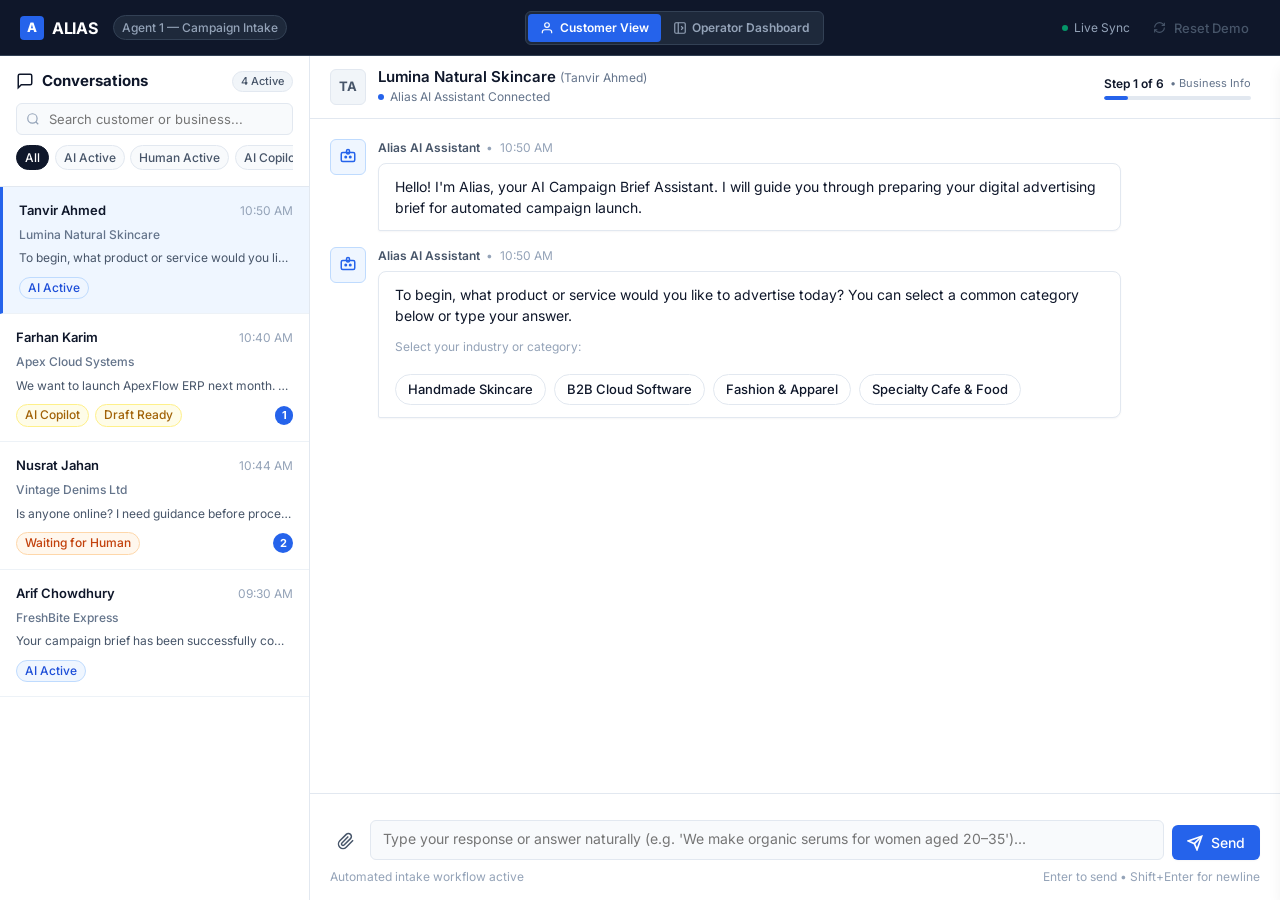
==== index.html @ d5783acb "html files" ====
<!DOCTYPE html>
<html lang="en">
<head>
  <meta charset="UTF-8">
  <meta name="viewport" content="width=device-width, initial-scale=1.0">
  <title>Alias — AI Campaign Brief Assistant</title>
  <link rel="stylesheet" href="css/style.css?v=7">
  <link rel="stylesheet" href="css/layout.css?v=7">
  <link rel="stylesheet" href="css/components.css?v=7">
  <link rel="stylesheet" href="css/chat.css?v=7">
  <link rel="stylesheet" href="css/dashboard.css?v=7">
</head>
<body>
  <div class="app-wrapper">
    <!-- Top Navigation -->
    <header class="app-nav">
      <div class="nav-brand-section">
        <a href="index.html" class="brand-logo">
          <div class="brand-icon">A</div>
          <span>ALIAS</span>
        </a>
        <span class="module-badge">Agent 1 — Campaign Intake</span>
      </div>

      <!-- View Switcher -->
      <nav class="nav-view-switcher" aria-label="Interface Views">
        <a href="index.html" class="nav-switch-btn active" title="Customer Experience">
          <svg width="14" height="14" viewBox="0 0 24 24" fill="none" stroke="currentColor" stroke-width="2"><path d="M20 21v-2a4 4 0 0 0-4-4H8a4 4 0 0 0-4 4v2"/><circle cx="12" cy="7" r="4"/></svg>
          Customer View
        </a>
        <a href="operator.html" class="nav-switch-btn" id="nav-link-operator" title="Human Operator Dashboard">
          <svg width="14" height="14" viewBox="0 0 24 24" fill="none" stroke="currentColor" stroke-width="2"><rect width="18" height="18" x="3" y="3" rx="2"/><path d="M9 3v18"/><path d="m14 9 3 3-3 3"/></svg>
          Operator Dashboard
        </a>
      </nav>

      <div class="nav-actions-section">
        <div class="sync-status-indicator" title="Connected via Local Sync">
          <span class="sync-pulse"></span>
          <span>Live Sync</span>
        </div>
        <button class="btn btn-ghost btn-sm" id="btn-reset-demo" title="Reset all mock data">
          <svg width="13" height="13" viewBox="0 0 24 24" fill="none" stroke="currentColor" stroke-width="2"><path d="M3 12a9 9 0 0 1 9-9 9.75 9.75 0 0 1 6.74 2.74L21 8"/><path d="M21 3v5h-5"/><path d="M21 12a9 9 0 0 1-9 9 9.75 9.75 0 0 1-6.74-2.74L3 16"/><path d="M8 16H3v5"/></svg>
          Reset Demo
        </button>
      </div>
    </header>

    <!-- Customer Experience Center Frame (2-Column with Customer Conversations Sidebar) -->
    <main class="customer-layout">
      <!-- Left Column: Customer Conversations Sidebar (matches Operator Console) -->
      <section class="conversations-sidebar customer-sidebar" aria-label="Customer conversations">
        <div class="sidebar-header">
          <div class="sidebar-title-row">
            <span class="sidebar-title">
              <svg width="18" height="18" viewBox="0 0 24 24" fill="none" stroke="currentColor" stroke-width="2"><path d="M21 15a2 2 0 0 1-2 2H7l-4 4V5a2 2 0 0 1 2-2h14a2 2 0 0 1 2 2z"/></svg>
              Conversations
            </span>
            <span class="badge badge-neutral" style="font-size:11px;">4 Active</span>
          </div>

          <!-- Search Input -->
          <div class="search-wrapper">
            <svg class="search-icon" width="14" height="14" viewBox="0 0 24 24" fill="none" stroke="currentColor" stroke-width="2"><circle cx="11" cy="11" r="8"/><path d="m21 21-4.3-4.3"/></svg>
            <input type="text" class="search-input" id="customer-search" placeholder="Search customer or business..." aria-label="Search conversations">
          </div>

          <!-- Filter Chips -->
          <div class="filter-chips">
            <button class="filter-chip customer-filter-chip active" data-filter="all">All</button>
            <button class="filter-chip customer-filter-chip" data-filter="ai_active">AI Active</button>
            <button class="filter-chip customer-filter-chip" data-filter="human_active">Human Active</button>
            <button class="filter-chip customer-filter-chip" data-filter="copilot">AI Copilot</button>
          </div>
        </div>

        <!-- Conversation Cards (All 4 customers from Operator Console) -->
        <div class="conversations-list" id="customer-list-container" role="list">
          <!-- Rendered dynamically -->
        </div>
      </section>

      <!-- Right Column: Active Customer Conversation Frame -->
      <div class="customer-card-frame">
        <!-- Chat Header -->
        <div class="chat-header">
          <div class="chat-header-info">
            <div class="avatar avatar-customer" id="customer-avatar" style="font-weight:700;">
              TA
            </div>
            <div>
              <div class="chat-header-title" id="chat-header-business">Lumina Skincare Campaign Intake</div>
              <div class="chat-header-status" id="header-status">
                <span class="badge-dot ai"></span>
                <span>Alias AI Assistant Connected</span>
              </div>
            </div>
          </div>
          <div style="display:flex; align-items:center; gap:0.625rem;">
            <!-- Progressive Intake Stepper (shown during intake) -->
            <div class="customer-intake-progress" id="customer-intake-stepper" title="Click to review answers collected so far">
              <div class="stepper-meta">
                <span class="stepper-label" id="customer-step-label">Step 1 of 6</span>
                <span class="stepper-topic" id="customer-step-topic">• Business Info</span>
              </div>
              <div class="stepper-track">
                <div class="stepper-bar" id="customer-step-bar" style="width: 15%;"></div>
              </div>
            </div>

            <!-- Review Final Brief button: Activates ONLY once intake is finished! -->
            <button class="btn btn-primary btn-sm" id="btn-review-final-brief" style="display:none;" title="Review and confirm your completed campaign brief">
              <svg width="14" height="14" viewBox="0 0 24 24" fill="none" stroke="currentColor" stroke-width="2"><path d="M14 2H6a2 2 0 0 0-2 2v16a2 2 0 0 0 2 2h12a2 2 0 0 0 2-2V8z"/><polyline points="14 2 14 8 20 8"/><polyline points="20 6 9 17 4 12"/></svg>
              Review Final Brief
            </button>
          </div>
        </div>

        <!-- Chat Timeline -->
        <div class="chat-messages" id="chat-messages" role="log" aria-live="polite">
          <!-- Messages will be rendered here dynamically -->
        </div>

        <!-- Typing Indicator -->
        <div id="typing-indicator" style="display:none; padding: 0 1.25rem 0.75rem 1.25rem;">
          <div class="typing-indicator">
            <span class="typing-dot"></span>
            <span class="typing-dot"></span>
            <span class="typing-dot"></span>
            <span style="font-size:12px; color:#64748b; margin-left:4px;">Alias AI is formulating response...</span>
          </div>
        </div>

        <!-- Chat Composer -->
        <div class="chat-composer">
          <!-- Attachment Preview Bar -->
          <div id="attachment-preview-container" class="attachment-preview-bar"></div>

          <div class="composer-controls">
            <!-- Hidden native file input -->
            <input type="file" id="chat-file-input" style="display:none;" multiple accept=".pdf,.doc,.docx,.png,.jpg,.jpeg,.webp">
            <button class="btn-icon" id="btn-attach" title="Attach Brand Assets, Guidelines or Documents">
              <svg width="18" height="18" viewBox="0 0 24 24" fill="none" stroke="currentColor" stroke-width="2"><path d="m21.44 11.05-9.19 9.19a6 6 0 0 1-8.49-8.49l8.57-8.57A4 4 0 1 1 18 8.84l-8.59 8.57a2 2 0 0 1-2.83-2.83l8.49-8.48"/></svg>
            </button>
            <textarea
              class="composer-input"
              id="chat-input"
              rows="1"
              placeholder="Type your response or answer naturally (e.g. 'We make organic serums for women aged 20–35')..."
              aria-label="Campaign message"
            ></textarea>
            <button class="btn btn-primary" id="btn-send" title="Send message">
              <svg width="16" height="16" viewBox="0 0 24 24" fill="none" stroke="currentColor" stroke-width="2.5"><line x1="22" y1="2" x2="11" y2="13"/><polygon points="22 2 15 22 11 13 2 9 22 2"/></svg>
              <span>Send</span>
            </button>
          </div>
          <div class="composer-footer">
            <span id="header-subtitle">Automated intake workflow active</span>
            <span>Enter to send • Shift+Enter for newline</span>
          </div>
        </div>
      </div>
    </main>

    <!-- Collapsible Live Campaign Brief Side Drawer -->
    <aside class="brief-drawer" id="brief-drawer" aria-label="Campaign brief inspector">
      <div class="drawer-header">
        <div>
          <h2 style="font-size:15px; font-weight:700; color:var(--color-navy);" id="drawer-main-title">Answers Collected So Far</h2>
          <div style="font-size:12px; color:var(--color-text-muted);" id="overall-progress-text">0% Complete</div>
        </div>
        <button class="btn-icon" id="btn-close-drawer" title="Close drawer">
          <svg width="18" height="18" viewBox="0 0 24 24" fill="none" stroke="currentColor" stroke-width="2"><line x1="18" y1="6" x2="6" y2="18"/><line x1="6" y1="6" x2="18" y2="18"/></svg>
        </button>
      </div>

      <!-- Overall Progress Bar -->
      <div style="padding: 0.75rem 1.25rem 0.25rem 1.25rem;">
        <div class="progress-track">
          <div class="progress-fill" id="overall-progress-bar" style="width: 0%;"></div>
        </div>
      </div>

      <!-- Drawer Content -->
      <div class="drawer-body" id="drawer-body">
        <!-- Rendered dynamically -->
      </div>
    </aside>

    <!-- Toast Notification Container -->
    <div class="toast-container" id="toast-container"></div>
  </div>

  <!-- JavaScript Modules -->
  <script src="js/state.js?v=7"></script>
  <script src="js/campaign.js?v=7"></script>
  <script src="js/mockAI.js?v=7"></script>
  <script src="js/handoff.js?v=7"></script>
  <script src="js/aiControl.js?v=7"></script>
  <script src="js/chat.js?v=7"></script>
  <script src="js/app.js?v=7"></script>
</body>
</html>
---- css/style.css ----
/* ALIAS Enterprise Design System - Base & Typography */
@import url('https://fonts.googleapis.com/css2?family=Inter:wght@400;500;600;700&display=swap');

:root {
  /* Color Palette - Enterprise Slate & Blue */
  --color-primary: #2563eb;
  --color-primary-hover: #1d4ed8;
  --color-primary-light: #eff6ff;
  --color-primary-subtle: #dbeafe;
  --color-primary-dark: #1e40af;

  --color-navy: #0f172a;
  --color-navy-surface: #1e293b;
  --color-navy-border: #334155;

  --color-bg: #f8fafc;
  --color-surface: #ffffff;
  --color-surface-hover: #f1f5f9;
  --color-border: #e2e8f0;
  --color-border-subtle: #edf2f7;

  --color-text-main: #0f172a;
  --color-text-secondary: #475569;
  --color-text-muted: #64748b;
  --color-text-subtle: #94a3b8;
  --color-text-inverse: #ffffff;

  --color-success: #059669;
  --color-success-bg: #ecfdf5;
  --color-success-border: #a7f3d0;

  --color-warning: #d97706;
  --color-warning-bg: #fffbeb;
  --color-warning-border: #fde68a;

  --color-danger: #dc2626;
  --color-danger-bg: #fef2f2;
  --color-danger-border: #fecaca;

  --color-purple: #6366f1;
  --color-purple-bg: #eef2ff;
  --color-purple-border: #c7d2fe;

  /* Typography */
  --font-family: 'Inter', -apple-system, BlinkMacSystemFont, "Segoe UI", Roboto, sans-serif;
  --font-size-xs: 0.75rem;     /* 12px */
  --font-size-sm: 0.8125rem;   /* 13px */
  --font-size-base: 0.875rem;  /* 14px */
  --font-size-md: 0.9375rem;   /* 15px */
  --font-size-lg: 1rem;        /* 16px */
  --font-size-xl: 1.125rem;    /* 18px */
  --font-size-2xl: 1.25rem;    /* 20px */
  --font-size-3xl: 1.5rem;     /* 24px */

  /* Spacing */
  --space-1: 0.25rem;  /* 4px */
  --space-2: 0.5rem;   /* 8px */
  --space-3: 0.75rem;  /* 12px */
  --space-4: 1rem;     /* 16px */
  --space-5: 1.25rem;  /* 20px */
  --space-6: 1.5rem;   /* 24px */
  --space-8: 2rem;     /* 32px */
  --space-10: 2.5rem;  /* 40px */

  /* Radii */
  --radius-sm: 4px;
  --radius-md: 6px;
  --radius-lg: 8px;
  --radius-xl: 12px;
  --radius-full: 9999px;

  /* Shadows - Minimal & crisp */
  --shadow-xs: 0 1px 2px rgba(15, 23, 42, 0.04);
  --shadow-sm: 0 1px 3px rgba(15, 23, 42, 0.08), 0 1px 2px rgba(15, 23, 42, 0.04);
  --shadow-md: 0 4px 6px -1px rgba(15, 23, 42, 0.07), 0 2px 4px -2px rgba(15, 23, 42, 0.05);
  --shadow-lg: 0 10px 15px -3px rgba(15, 23, 42, 0.08), 0 4px 6px -4px rgba(15, 23, 42, 0.03);
  --shadow-dropdown: 0 10px 25px -5px rgba(15, 23, 42, 0.12), 0 8px 10px -6px rgba(15, 23, 42, 0.08);

  /* Transitions */
  --transition-fast: 150ms ease;
  --transition-base: 200ms ease;
  --transition-smooth: 250ms cubic-bezier(0.16, 1, 0.3, 1);
}

*, *::before, *::after {
  box-sizing: border-box;
  margin: 0;
  padding: 0;
}

body {
  font-family: var(--font-family);
  font-size: var(--font-size-base);
  line-height: 1.5;
  color: var(--color-text-main);
  background-color: var(--color-bg);
  -webkit-font-smoothing: antialiased;
  -moz-osx-font-smoothing: grayscale;
  height: 100vh;
  overflow: hidden;
}

/* Scrollbar Styling */
::-webkit-scrollbar {
  width: 6px;
  height: 6px;
}
::-webkit-scrollbar-track {
  background: transparent;
}
::-webkit-scrollbar-thumb {
  background: #cbd5e1;
  border-radius: var(--radius-full);
}
::-webkit-scrollbar-thumb:hover {
  background: #94a3b8;
}

/* Accessibility & Focus */
:focus-visible {
  outline: 2px solid var(--color-primary);
  outline-offset: 2px;
}

a {
  color: inherit;
  text-decoration: none;
}

button {
  font-family: inherit;
  font-size: inherit;
  border: none;
  background: none;
  cursor: pointer;
}

input, textarea, select {
  font-family: inherit;
  font-size: inherit;
  color: inherit;
}
---- css/layout.css ----
/* ALIAS Application Layout & Navigation */

.app-wrapper {
  display: flex;
  flex-direction: column;
  height: 100vh;
  width: 100vw;
  overflow: hidden;
  background-color: var(--color-bg);
}

/* Global Top Navigation */
.app-nav {
  height: 56px;
  background-color: var(--color-navy);
  color: var(--color-text-inverse);
  display: flex;
  align-items: center;
  justify-content: space-between;
  padding: 0 1.25rem;
  border-bottom: 1px solid var(--color-navy-border);
  z-index: 50;
  flex-shrink: 0;
}

.nav-brand-section {
  display: flex;
  align-items: center;
  gap: 1rem;
}

.brand-logo {
  display: flex;
  align-items: center;
  gap: 0.5rem;
  font-weight: 700;
  font-size: var(--font-size-lg);
  letter-spacing: -0.02em;
  color: white;
}

.brand-icon {
  width: 24px;
  height: 24px;
  background: var(--color-primary);
  border-radius: var(--radius-sm);
  display: flex;
  align-items: center;
  justify-content: center;
  font-size: 13px;
  font-weight: 800;
}

.module-badge {
  font-size: var(--font-size-xs);
  padding: 0.15rem 0.5rem;
  background-color: var(--color-navy-surface);
  border: 1px solid var(--color-navy-border);
  border-radius: var(--radius-full);
  color: #94a3b8;
  font-weight: 500;
}

.nav-view-switcher {
  display: flex;
  align-items: center;
  background-color: var(--color-navy-surface);
  border: 1px solid var(--color-navy-border);
  border-radius: var(--radius-md);
  padding: 2px;
}

.nav-switch-btn {
  padding: 0.3125rem 0.75rem;
  font-size: var(--font-size-xs);
  font-weight: 600;
  border-radius: var(--radius-sm);
  color: #94a3b8;
  display: flex;
  align-items: center;
  gap: 0.35rem;
  transition: all var(--transition-fast);
}

.nav-switch-btn:hover {
  color: white;
}

.nav-switch-btn.active {
  background-color: var(--color-primary);
  color: white;
}

.nav-actions-section {
  display: flex;
  align-items: center;
  gap: 0.75rem;
}

.sync-status-indicator {
  display: flex;
  align-items: center;
  gap: 0.4rem;
  font-size: var(--font-size-xs);
  color: #94a3b8;
}

/* Active Customer Profile Pill in Top Nav */
.customer-active-pill {
  display: flex;
  align-items: center;
  gap: 0.5rem;
  background: rgba(255, 255, 255, 0.08);
  border: 1px solid rgba(255, 255, 255, 0.18);
  border-radius: var(--radius-md);
  padding: 4px 10px;
}

.sync-pulse {
  width: 6px;
  height: 6px;
  border-radius: 50%;
  background-color: var(--color-success);
}

/* Customer Experience Layout (matches Operator Dashboard full-height workspace) */
.customer-layout {
  display: flex;
  height: calc(100vh - 56px);
  overflow: hidden;
  background-color: var(--color-bg);
  width: 100vw;
}

/* Customer Profiles Sidebar */
.customer-sidebar {
  width: 310px;
  min-width: 280px;
  background: var(--color-surface);
  border-right: 1px solid var(--color-border);
  display: flex;
  flex-direction: column;
  height: 100%;
  overflow: hidden;
  flex-shrink: 0;
}

.customer-card-frame {
  flex: 1;
  min-width: 0;
  background: white;
  display: flex;
  flex-direction: column;
  height: 100%;
  overflow: hidden;
}

/* Customer Intake Progress Stepper */
.customer-intake-progress {
  display: flex;
  flex-direction: column;
  gap: 3px;
  min-width: 140px;
  cursor: pointer;
  padding: 0.25rem 0.5rem;
  border-radius: var(--radius-sm);
  border: 1px solid transparent;
  transition: all var(--transition-fast);
}

.customer-intake-progress:hover {
  background-color: var(--color-bg);
  border-color: var(--color-border);
}

.stepper-meta {
  display: flex;
  align-items: center;
  justify-content: space-between;
  gap: 0.35rem;
  font-size: var(--font-size-xs);
}

.stepper-label {
  font-weight: 600;
  color: var(--color-text-main);
}

.stepper-topic {
  color: var(--color-text-muted);
  font-size: 0.6875rem;
}

.stepper-track {
  width: 100%;
  height: 4px;
  background-color: var(--color-border);
  border-radius: var(--radius-full);
  overflow: hidden;
}

.stepper-bar {
  height: 100%;
  background-color: var(--color-primary);
  border-radius: var(--radius-full);
  transition: width 300ms ease;
}

.stepper-bar.complete {
  background-color: var(--color-success);
}

/* Customer Side Drawer for Live Brief */
.brief-drawer {
  position: fixed;
  top: 56px;
  right: 0;
  width: 360px;
  height: calc(100vh - 56px);
  background: white;
  border-left: 1px solid var(--color-border);
  box-shadow: var(--shadow-lg);
  transform: translateX(100%);
  transition: transform var(--transition-smooth);
  z-index: 90;
  display: flex;
  flex-direction: column;
}

.brief-drawer.open {
  transform: translateX(0);
}

.drawer-header {
  padding: 1rem 1.25rem;
  border-bottom: 1px solid var(--color-border);
  display: flex;
  align-items: center;
  justify-content: space-between;
}

.drawer-body {
  flex: 1;
  overflow-y: auto;
  padding: 1.25rem;
  display: flex;
  flex-direction: column;
  gap: 1rem;
}

.drawer-footer {
  padding: 0.875rem 1.25rem;
  border-top: 1px solid var(--color-border);
  background: var(--color-bg);
}

/* Responsive Rules */
@media (max-width: 1024px) {
  .dashboard-container {
    grid-template-columns: 260px 1fr 320px;
  }
}

@media (max-width: 860px) {
  .dashboard-container {
    grid-template-columns: 1fr;
    position: relative;
  }

  .conversations-sidebar,
  .details-sidebar {
    display: none;
    position: absolute;
    top: 0;
    bottom: 0;
    width: 300px;
    z-index: 40;
    box-shadow: var(--shadow-lg);
  }

  .conversations-sidebar.mobile-open {
    display: flex;
    left: 0;
  }

  .details-sidebar.mobile-open {
    display: flex;
    right: 0;
  }

  .customer-layout {
    padding: 0;
  }

  .customer-card-frame {
    max-width: 100%;
    border-radius: 0;
    border: none;
  }

  .brief-drawer {
    width: 100%;
  }
}
---- css/components.css ----
/* ALIAS UI Components - Professional Enterprise Design */

/* Buttons */
.btn {
  display: inline-flex;
  align-items: center;
  justify-content: center;
  gap: var(--space-2);
  padding: 0.5rem 0.875rem;
  font-size: var(--font-size-base);
  font-weight: 500;
  border-radius: var(--radius-md);
  border: 1px solid transparent;
  transition: all var(--transition-fast);
  white-space: nowrap;
  user-select: none;
}

.btn:disabled {
  opacity: 0.5;
  cursor: not-allowed;
  pointer-events: none;
}

.btn-primary {
  background-color: var(--color-primary);
  color: var(--color-text-inverse);
  box-shadow: var(--shadow-xs);
}
.btn-primary:hover {
  background-color: var(--color-primary-hover);
}
.btn-primary:active {
  background-color: var(--color-primary-dark);
}

.btn-secondary {
  background-color: var(--color-surface);
  color: var(--color-text-main);
  border-color: var(--color-border);
  box-shadow: var(--shadow-xs);
}
.btn-secondary:hover {
  background-color: var(--color-surface-hover);
  border-color: #cbd5e1;
}

.btn-outline {
  background-color: transparent;
  color: var(--color-primary);
  border-color: var(--color-primary);
}
.btn-outline:hover {
  background-color: var(--color-primary-light);
}

.btn-ghost {
  background-color: transparent;
  color: var(--color-text-secondary);
}
.btn-ghost:hover {
  background-color: var(--color-surface-hover);
  color: var(--color-text-main);
}

.btn-danger {
  background-color: var(--color-danger);
  color: var(--color-text-inverse);
}
.btn-danger:hover {
  background-color: #b91c1c;
}

.btn-warning {
  background-color: var(--color-warning-bg);
  color: var(--color-warning);
  border-color: var(--color-warning-border);
}
.btn-warning:hover {
  background-color: #fef3c7;
}

.btn-success {
  background-color: var(--color-success);
  color: var(--color-text-inverse);
}
.btn-success:hover {
  background-color: #047857;
}

.btn-sm {
  padding: 0.3125rem 0.625rem;
  font-size: var(--font-size-sm);
  border-radius: var(--radius-sm);
}

.btn-xs {
  padding: 0.2rem 0.45rem;
  font-size: var(--font-size-xs);
  border-radius: var(--radius-sm);
}

.btn-icon {
  padding: 0.4375rem;
  border-radius: var(--radius-md);
  color: var(--color-text-secondary);
}
.btn-icon:hover {
  background-color: var(--color-surface-hover);
  color: var(--color-text-main);
}

/* Badges */
.badge {
  display: inline-flex;
  align-items: center;
  gap: 0.35rem;
  padding: 0.1875rem 0.5rem;
  font-size: var(--font-size-xs);
  font-weight: 500;
  border-radius: var(--radius-full);
  line-height: 1.2;
}

.badge-ai {
  background-color: #eff6ff;
  color: #1d4ed8;
  border: 1px solid #bfdbfe;
}

.badge-human {
  background-color: #f0fdf4;
  color: #15803d;
  border: 1px solid #bbf7d0;
}

.badge-copilot {
  background-color: #fefce8;
  color: #a16207;
  border: 1px solid #fef08a;
}

.badge-warning {
  background-color: #fff7ed;
  color: #c2410c;
  border: 1px solid #fed7aa;
}

.badge-neutral {
  background-color: #f1f5f9;
  color: #475569;
  border: 1px solid #e2e8f0;
}

.badge-success {
  background-color: #ecfdf5;
  color: #047857;
  border: 1px solid #a7f3d0;
}

.badge-dot {
  width: 6px;
  height: 6px;
  border-radius: 50%;
  display: inline-block;
}
.badge-dot.active { background-color: var(--color-success); }
.badge-dot.warning { background-color: var(--color-warning); }
.badge-dot.ai { background-color: var(--color-primary); }
.badge-dot.copilot { background-color: #eab308; }

/* Forms & Inputs */
.form-group {
  display: flex;
  flex-direction: column;
  gap: var(--space-1);
  margin-bottom: var(--space-3);
}

.form-label {
  font-size: var(--font-size-sm);
  font-weight: 500;
  color: var(--color-text-secondary);
}

.form-control {
  width: 100%;
  padding: 0.5rem 0.75rem;
  font-size: var(--font-size-base);
  background-color: var(--color-surface);
  border: 1px solid var(--color-border);
  border-radius: var(--radius-md);
  color: var(--color-text-main);
  transition: border-color var(--transition-fast), box-shadow var(--transition-fast);
}

.form-control:focus {
  border-color: var(--color-primary);
  box-shadow: 0 0 0 3px rgba(37, 99, 235, 0.12);
  outline: none;
}

.form-control::placeholder {
  color: var(--color-text-subtle);
}

.form-control.input-error {
  border-color: var(--color-danger);
}

.form-hint {
  font-size: var(--font-size-xs);
  color: var(--color-text-subtle);
}

.form-error-msg {
  font-size: var(--font-size-xs);
  color: var(--color-danger);
  margin-top: 2px;
}

/* Toggle Switch */
.toggle-switch {
  position: relative;
  display: inline-flex;
  align-items: center;
  gap: var(--space-2);
  cursor: pointer;
  user-select: none;
}

.toggle-switch input {
  opacity: 0;
  width: 0;
  height: 0;
  position: absolute;
}

.toggle-slider {
  position: relative;
  width: 36px;
  height: 20px;
  background-color: #cbd5e1;
  border-radius: var(--radius-full);
  transition: background-color var(--transition-fast);
}

.toggle-slider::before {
  content: "";
  position: absolute;
  height: 16px;
  width: 16px;
  left: 2px;
  top: 2px;
  background-color: white;
  border-radius: 50%;
  transition: transform var(--transition-fast);
  box-shadow: 0 1px 2px rgba(0,0,0,0.2);
}

.toggle-switch input:checked + .toggle-slider {
  background-color: var(--color-primary);
}

.toggle-switch input:checked + .toggle-slider::before {
  transform: translateX(16px);
}

/* Progress Bar */
.progress-container {
  display: flex;
  flex-direction: column;
  gap: var(--space-1);
}

.progress-header {
  display: flex;
  justify-content: space-between;
  align-items: center;
  font-size: var(--font-size-xs);
  color: var(--color-text-secondary);
  font-weight: 500;
}

.progress-track {
  width: 100%;
  height: 6px;
  background-color: var(--color-border);
  border-radius: var(--radius-full);
  overflow: hidden;
}

.progress-fill {
  height: 100%;
  background-color: var(--color-primary);
  border-radius: var(--radius-full);
  transition: width 300ms ease;
}

/* Tabs */
.tabs-nav {
  display: flex;
  border-bottom: 1px solid var(--color-border);
  background: var(--color-surface);
}

.tab-btn {
  padding: 0.625rem 1rem;
  font-size: var(--font-size-sm);
  font-weight: 500;
  color: var(--color-text-secondary);
  border-bottom: 2px solid transparent;
  transition: all var(--transition-fast);
}

.tab-btn:hover {
  color: var(--color-text-main);
}

.tab-btn.active {
  color: var(--color-primary);
  border-bottom-color: var(--color-primary);
  font-weight: 600;
}

.tab-panel {
  display: none;
}

.tab-panel.active {
  display: block;
}

/* Cards */
.card {
  background-color: var(--color-surface);
  border: 1px solid var(--color-border);
  border-radius: var(--radius-lg);
  box-shadow: var(--shadow-xs);
}

.card-header {
  padding: var(--space-3) var(--space-4);
  border-bottom: 1px solid var(--color-border);
  display: flex;
  align-items: center;
  justify-content: space-between;
}

.card-title {
  font-size: var(--font-size-md);
  font-weight: 600;
  color: var(--color-text-main);
}

.card-body {
  padding: var(--space-4);
}

/* Modals */
.modal-overlay {
  position: fixed;
  top: 0;
  left: 0;
  width: 100vw;
  height: 100vh;
  background: rgba(15, 23, 42, 0.45);
  backdrop-filter: blur(2px);
  display: flex;
  align-items: center;
  justify-content: center;
  z-index: 1000;
  opacity: 0;
  pointer-events: none;
  transition: opacity var(--transition-fast);
}

.modal-overlay.open {
  opacity: 1;
  pointer-events: auto;
}

.modal-container {
  background: var(--color-surface);
  border-radius: var(--radius-xl);
  box-shadow: var(--shadow-dropdown);
  width: 90%;
  max-width: 640px;
  max-height: 85vh;
  display: flex;
  flex-direction: column;
  overflow: hidden;
  transform: translateY(8px);
  transition: transform var(--transition-smooth);
}

.modal-overlay.open .modal-container {
  transform: translateY(0);
}

.modal-header {
  padding: var(--space-4) var(--space-5);
  border-bottom: 1px solid var(--color-border);
  display: flex;
  align-items: center;
  justify-content: space-between;
}

.modal-body {
  padding: var(--space-5);
  overflow-y: auto;
}

.modal-footer {
  padding: var(--space-3) var(--space-5);
  border-top: 1px solid var(--color-border);
  background: var(--color-bg);
  display: flex;
  justify-content: flex-end;
  gap: var(--space-2);
}

/* Toast Notifications */
.toast-container {
  position: fixed;
  bottom: 24px;
  right: 24px;
  display: flex;
  flex-direction: column;
  gap: var(--space-2);
  z-index: 2000;
  pointer-events: none;
}

.toast {
  background: var(--color-navy);
  color: white;
  padding: 0.625rem 1rem;
  border-radius: var(--radius-md);
  font-size: var(--font-size-sm);
  display: flex;
  align-items: center;
  gap: var(--space-2);
  box-shadow: var(--shadow-lg);
  pointer-events: auto;
  animation: toastIn 200ms ease;
  transition: opacity 200ms ease;
}

@keyframes toastIn {
  from { opacity: 0; transform: translateY(10px); }
  to { opacity: 1; transform: translateY(0); }
}

.toast.toast-success { border-left: 4px solid var(--color-success); }
.toast.toast-warning { border-left: 4px solid var(--color-warning); }
.toast.toast-info { border-left: 4px solid var(--color-primary); }
---- css/chat.css ----
/* ALIAS Conversational Interface Styles */

.chat-container {
  display: flex;
  flex-direction: column;
  height: 100%;
  position: relative;
  background-color: var(--color-surface);
}

/* Chat Header (Customer view) */
.chat-header {
  padding: 0.75rem 1.25rem;
  border-bottom: 1px solid var(--color-border);
  display: flex;
  align-items: center;
  justify-content: space-between;
  background: var(--color-surface);
  z-index: 10;
}

.chat-header-info {
  display: flex;
  align-items: center;
  gap: var(--space-3);
}

.avatar {
  width: 36px;
  height: 36px;
  border-radius: var(--radius-md);
  display: flex;
  align-items: center;
  justify-content: center;
  font-weight: 600;
  font-size: var(--font-size-sm);
  flex-shrink: 0;
}

.avatar-ai {
  background: #eff6ff;
  color: var(--color-primary);
  border: 1px solid #bfdbfe;
}

.avatar-human {
  background: #ecfdf5;
  color: var(--color-success);
  border: 1px solid #a7f3d0;
}

.avatar-customer {
  background: #f1f5f9;
  color: #475569;
  border: 1px solid #e2e8f0;
}

.chat-header-title {
  font-size: var(--font-size-md);
  font-weight: 600;
  color: var(--color-text-main);
  line-height: 1.2;
}

.chat-header-status {
  font-size: var(--font-size-xs);
  color: var(--color-text-muted);
  display: flex;
  align-items: center;
  gap: 0.35rem;
  margin-top: 2px;
}

/* Chat Timeline / Messages List */
.chat-messages {
  flex: 1;
  overflow-y: auto;
  padding: 1.25rem;
  display: flex;
  flex-direction: column;
  gap: 1rem;
  scroll-behavior: smooth;
}

/* Message Item */
.message-row {
  display: flex;
  gap: 0.75rem;
  max-width: 85%;
  animation: messageAppear 200ms ease;
}

@keyframes messageAppear {
  from { opacity: 0; transform: translateY(6px); }
  to { opacity: 1; transform: translateY(0); }
}

.message-row.incoming {
  align-self: flex-start;
}

.message-row.outgoing {
  align-self: flex-end;
  flex-direction: row-reverse;
}

/* In Customer View: Customer is outgoing (right), AI/Human is incoming (left) */
/* In Operator View: Customer is incoming (left), AI/Human is outgoing (right) */
.operator-view .message-row.sender-customer {
  align-self: flex-start;
  flex-direction: row;
}

.operator-view .message-row.sender-ai,
.operator-view .message-row.sender-human {
  align-self: flex-end;
  flex-direction: row-reverse;
}

.message-bubble-wrapper {
  display: flex;
  flex-direction: column;
  gap: 0.25rem;
  max-width: 100%;
}

.message-row.outgoing .message-bubble-wrapper {
  align-items: flex-end;
}

.message-row.incoming .message-bubble-wrapper {
  align-items: flex-start;
}

.message-meta {
  display: flex;
  align-items: center;
  gap: 0.4rem;
  font-size: var(--font-size-xs);
  color: var(--color-text-subtle);
  margin-bottom: 2px;
  white-space: nowrap;
}

.message-row.outgoing .message-meta {
  justify-content: flex-end;
}

.sender-name {
  font-weight: 600;
  color: var(--color-text-secondary);
}

.message-bubble {
  padding: 0.75rem 1rem;
  border-radius: var(--radius-lg);
  font-size: var(--font-size-base);
  line-height: 1.5;
  word-break: break-word;
  position: relative;
}

/* Customer message styling */
.bubble-customer {
  background-color: var(--color-primary);
  color: var(--color-text-inverse);
  border-bottom-right-radius: 2px;
}

.operator-view .bubble-customer {
  background-color: #f1f5f9;
  color: var(--color-text-main);
  border: 1px solid var(--color-border);
  border-bottom-left-radius: 2px;
  border-bottom-right-radius: var(--radius-lg);
}

/* AI Assistant message styling */
.bubble-ai {
  background-color: #ffffff;
  color: var(--color-text-main);
  border: 1px solid var(--color-border);
  border-bottom-left-radius: 2px;
  box-shadow: var(--shadow-xs);
}

.operator-view .bubble-ai {
  background-color: #eff6ff;
  border-color: #bfdbfe;
  color: #1e3a8a;
  border-bottom-right-radius: 2px;
  border-bottom-left-radius: var(--radius-lg);
}

/* Human Operator message styling */
.bubble-human {
  background-color: #f0fdf4;
  color: #064e3b;
  border: 1px solid #bbf7d0;
  border-bottom-right-radius: 2px;
}

/* Human-Edited AI message styling */
.bubble-human-edited {
  background-color: #fefce8;
  color: #713f12;
  border: 1px solid #fde047;
  border-bottom-right-radius: 2px;
}

/* Interactive Components inside Messages */
.interactive-widget {
  margin-top: 0.75rem;
  display: flex;
  flex-direction: column;
  gap: 0.625rem;
}

/* Quick Reply Pills */
.quick-replies {
  display: flex;
  flex-wrap: wrap;
  gap: 0.5rem;
  margin-top: 0.5rem;
}

.quick-reply-pill {
  padding: 0.4rem 0.75rem;
  border: 1px solid var(--color-border);
  border-radius: var(--radius-full);
  background: var(--color-surface);
  color: var(--color-text-main);
  font-size: var(--font-size-sm);
  font-weight: 500;
  cursor: pointer;
  transition: all var(--transition-fast);
}

.quick-reply-pill:hover {
  border-color: var(--color-primary);
  color: var(--color-primary);
  background-color: var(--color-primary-light);
}

.quick-reply-pill.selected {
  background-color: var(--color-primary);
  color: white;
  border-color: var(--color-primary);
}

/* Card Selection Grid */
.card-grid {
  display: grid;
  grid-template-columns: repeat(auto-fit, minmax(130px, 1fr));
  gap: 0.625rem;
}

.selection-card {
  padding: 0.75rem;
  border: 1px solid var(--color-border);
  border-radius: var(--radius-md);
  background: var(--color-surface);
  cursor: pointer;
  transition: all var(--transition-fast);
  text-align: left;
  display: flex;
  flex-direction: column;
  gap: 0.25rem;
}

.selection-card:hover {
  border-color: #94a3b8;
  background-color: #f8fafc;
}

.selection-card.selected {
  border-color: var(--color-primary);
  background-color: var(--color-primary-light);
}

.selection-card-title {
  font-size: var(--font-size-sm);
  font-weight: 600;
  color: var(--color-text-main);
}

.selection-card-desc {
  font-size: var(--font-size-xs);
  color: var(--color-text-muted);
  line-height: 1.3;
}

/* Interactive Form Cards */
.interactive-form {
  background: var(--color-bg);
  border: 1px solid var(--color-border);
  border-radius: var(--radius-md);
  padding: 0.875rem;
  display: flex;
  flex-direction: column;
  gap: 0.75rem;
}

.form-row {
  display: flex;
  gap: 0.5rem;
}

.form-row .form-group {
  flex: 1;
  margin-bottom: 0;
}

.budget-calc-box {
  background: white;
  border: 1px solid #cbd5e1;
  border-radius: var(--radius-sm);
  padding: 0.5rem 0.75rem;
  font-size: var(--font-size-xs);
  color: var(--color-text-secondary);
}

.budget-calc-value {
  font-weight: 600;
  color: var(--color-primary);
}

/* Final Brief Card in Chat */
.brief-card {
  background: white;
  border: 1px solid #cbd5e1;
  border-radius: var(--radius-lg);
  padding: 1rem;
  box-shadow: var(--shadow-sm);
  display: flex;
  flex-direction: column;
  gap: 0.875rem;
}

.brief-card-header {
  display: flex;
  justify-content: space-between;
  align-items: center;
  border-bottom: 1px solid var(--color-border);
  padding-bottom: 0.5rem;
}

.brief-grid {
  display: grid;
  grid-template-columns: 1fr 1fr;
  gap: 0.75rem;
  font-size: var(--font-size-xs);
}

.brief-field-label {
  color: var(--color-text-muted);
  font-weight: 500;
  text-transform: uppercase;
  font-size: 0.6875rem;
  letter-spacing: 0.03em;
}

.brief-field-value {
  color: var(--color-text-main);
  font-weight: 600;
  margin-top: 1px;
}

.brief-actions {
  display: flex;
  gap: 0.5rem;
  justify-content: flex-end;
  border-top: 1px solid var(--color-border);
  padding-top: 0.75rem;
}

/* Typing Indicator */
.typing-indicator {
  display: inline-flex;
  align-items: center;
  gap: 4px;
  padding: 0.625rem 0.875rem;
  background-color: var(--color-surface);
  border: 1px solid var(--color-border);
  border-radius: var(--radius-lg);
  width: fit-content;
}

.typing-dot {
  width: 5px;
  height: 5px;
  background-color: var(--color-text-subtle);
  border-radius: 50%;
  animation: typingBounce 1.2s infinite ease-in-out;
}

.typing-dot:nth-child(2) { animation-delay: 0.2s; }
.typing-dot:nth-child(3) { animation-delay: 0.4s; }

@keyframes typingBounce {
  0%, 80%, 100% { transform: translateY(0); opacity: 0.4; }
  40% { transform: translateY(-4px); opacity: 1; }
}

/* Chat Input Bar */
.chat-composer {
  padding: 0.875rem 1.25rem;
  border-top: 1px solid var(--color-border);
  background: var(--color-surface);
  display: flex;
  flex-direction: column;
  gap: 0.5rem;
}

.composer-controls {
  display: flex;
  align-items: flex-end;
  gap: 0.5rem;
}

.composer-input {
  flex: 1;
  min-height: 40px;
  max-height: 120px;
  padding: 0.5rem 0.75rem;
  border: 1px solid var(--color-border);
  border-radius: var(--radius-md);
  resize: none;
  font-size: var(--font-size-base);
  line-height: 1.4;
  background: var(--color-bg);
}

.composer-input:focus {
  background: white;
  border-color: var(--color-primary);
  outline: none;
}

.composer-footer {
  display: flex;
  justify-content: space-between;
  align-items: center;
  font-size: var(--font-size-xs);
  color: var(--color-text-subtle);
}

/* Attachment Chips in Composer */
.attachment-preview-bar {
  display: flex;
  flex-wrap: wrap;
  gap: 0.5rem;
  padding: 0 0 0.25rem 0;
}

.attachment-preview-chip {
  display: inline-flex;
  align-items: center;
  gap: 0.35rem;
  padding: 0.25rem 0.6rem;
  background: #f1f5f9;
  border: 1px solid #cbd5e1;
  border-radius: var(--radius-sm);
  font-size: var(--font-size-xs);
  color: var(--color-text-main);
  animation: chipAppear 150ms ease;
}

@keyframes chipAppear {
  from { opacity: 0; transform: scale(0.95); }
  to { opacity: 1; transform: scale(1); }
}

.attachment-remove-btn {
  background: none;
  border: none;
  cursor: pointer;
  color: var(--color-text-subtle);
  font-size: 13px;
  line-height: 1;
  padding: 0 2px;
  display: flex;
  align-items: center;
}

.attachment-remove-btn:hover {
  color: var(--color-danger);
}

/* Attachments inside Chat Bubble */
.message-attachments {
  display: flex;
  flex-wrap: wrap;
  gap: 0.4rem;
  margin-top: 0.5rem;
}

.attachment-pill {
  display: inline-flex;
  align-items: center;
  gap: 0.35rem;
  padding: 0.25rem 0.6rem;
  background: rgba(255, 255, 255, 0.2);
  border: 1px solid rgba(255, 255, 255, 0.3);
  border-radius: var(--radius-sm);
  font-size: var(--font-size-xs);
  color: inherit;
  font-weight: 500;
}

.bubble-ai .attachment-pill,
.bubble-human .attachment-pill,
.operator-view .bubble-customer .attachment-pill {
  background: #f8fafc;
  border-color: #cbd5e1;
  color: var(--color-text-main);
}
---- css/dashboard.css ----
/* ALIAS Operator Dashboard Layout & Styles */

.dashboard-container {
  display: grid;
  grid-template-columns: 310px 1fr 380px;
  height: calc(100vh - 56px); /* subtract top nav height */
  overflow: hidden;
  background-color: var(--color-bg);
}

/* Left Panel: Conversation List */
.conversations-sidebar {
  border-right: 1px solid var(--color-border);
  background: var(--color-surface);
  display: flex;
  flex-direction: column;
  height: 100%;
  overflow: hidden;
}

.sidebar-header {
  padding: 0.875rem 1rem;
  border-bottom: 1px solid var(--color-border);
  display: flex;
  flex-direction: column;
  gap: 0.625rem;
}

.sidebar-title-row {
  display: flex;
  align-items: center;
  justify-content: space-between;
}

.sidebar-title {
  font-size: var(--font-size-md);
  font-weight: 700;
  color: var(--color-text-main);
  display: flex;
  align-items: center;
  gap: 0.5rem;
}

.search-wrapper {
  position: relative;
}

.search-input {
  width: 100%;
  padding: 0.4375rem 0.625rem 0.4375rem 2rem;
  font-size: var(--font-size-sm);
  background-color: var(--color-bg);
  border: 1px solid var(--color-border);
  border-radius: var(--radius-md);
}

.search-icon {
  position: absolute;
  left: 0.625rem;
  top: 50%;
  transform: translateY(-50%);
  color: var(--color-text-subtle);
  pointer-events: none;
}

.filter-chips {
  display: flex;
  gap: 0.35rem;
  overflow-x: auto;
  padding-bottom: 2px;
}

.filter-chip {
  padding: 0.25rem 0.5rem;
  font-size: var(--font-size-xs);
  font-weight: 500;
  border-radius: var(--radius-full);
  background: var(--color-bg);
  color: var(--color-text-secondary);
  border: 1px solid var(--color-border);
  cursor: pointer;
  white-space: nowrap;
  transition: all var(--transition-fast);
}

.filter-chip:hover {
  background-color: #e2e8f0;
}

.filter-chip.active {
  background-color: var(--color-navy);
  color: white;
  border-color: var(--color-navy);
}

/* Conversation Cards List */
.conversations-list {
  flex: 1;
  overflow-y: auto;
  display: flex;
  flex-direction: column;
}

.conversation-card {
  padding: 0.875rem 1rem;
  border-bottom: 1px solid var(--color-border-subtle);
  cursor: pointer;
  transition: background-color var(--transition-fast);
  display: flex;
  flex-direction: column;
  gap: 0.35rem;
}

.conversation-card:hover {
  background-color: var(--color-surface-hover);
}

.conversation-card.active {
  background-color: #eff6ff;
  border-left: 3px solid var(--color-primary);
}

.conv-card-top {
  display: flex;
  justify-content: space-between;
  align-items: baseline;
}

.conv-customer-name {
  font-weight: 600;
  font-size: var(--font-size-sm);
  color: var(--color-text-main);
}

.conv-time {
  font-size: var(--font-size-xs);
  color: var(--color-text-subtle);
}

.conv-business-name {
  font-size: var(--font-size-xs);
  color: var(--color-text-muted);
  font-weight: 500;
}

.conv-last-message {
  font-size: var(--font-size-xs);
  color: var(--color-text-secondary);
  white-space: nowrap;
  overflow: hidden;
  text-overflow: ellipsis;
}

.conv-card-bottom {
  display: flex;
  align-items: center;
  justify-content: space-between;
  margin-top: 0.25rem;
}

.conv-badges {
  display: flex;
  gap: 0.35rem;
  align-items: center;
}

.unread-badge {
  background-color: var(--color-primary);
  color: white;
  font-size: 0.6875rem;
  font-weight: 700;
  border-radius: var(--radius-full);
  padding: 0.1rem 0.4rem;
  min-width: 18px;
  text-align: center;
}

/* Center Panel: Conversation Workspace */
.workspace-panel {
  display: flex;
  flex-direction: column;
  height: 100%;
  background: white;
  border-right: 1px solid var(--color-border);
  overflow: hidden;
}

.workspace-header {
  padding: 0.75rem 1.25rem;
  border-bottom: 1px solid var(--color-border);
  display: flex;
  align-items: center;
  justify-content: space-between;
  background: white;
}

.workspace-customer-meta {
  display: flex;
  align-items: center;
  gap: 0.75rem;
}

.workspace-customer-name {
  font-size: var(--font-size-md);
  font-weight: 700;
  color: var(--color-text-main);
  line-height: 1.2;
}

.workspace-customer-sub {
  font-size: var(--font-size-xs);
  color: var(--color-text-muted);
}

.workspace-controls {
  display: flex;
  align-items: center;
  gap: 0.625rem;
}

/* Mode Switcher Group */
.mode-segmented-control {
  display: flex;
  background: var(--color-bg);
  border: 1px solid var(--color-border);
  border-radius: var(--radius-md);
  padding: 2px;
}

.mode-segment-btn {
  padding: 0.25rem 0.625rem;
  font-size: var(--font-size-xs);
  font-weight: 500;
  border-radius: var(--radius-sm);
  color: var(--color-text-muted);
  cursor: pointer;
  transition: all var(--transition-fast);
}

.mode-segment-btn:hover {
  color: var(--color-text-main);
}

.mode-segment-btn.active {
  background: white;
  color: var(--color-text-main);
  font-weight: 600;
  box-shadow: var(--shadow-xs);
}

/* Takeover / Return Banner */
.workspace-status-banner {
  padding: 0.5rem 1.25rem;
  font-size: var(--font-size-xs);
  display: flex;
  align-items: center;
  justify-content: space-between;
  border-bottom: 1px solid var(--color-border);
}

.workspace-status-banner.banner-ai {
  background-color: #f0fdf4;
  color: #166534;
  border-color: #bbf7d0;
}

.workspace-status-banner.banner-human {
  background-color: #eff6ff;
  color: #1e40af;
  border-color: #bfdbfe;
}

.workspace-status-banner.banner-copilot {
  background-color: #fefce8;
  color: #854d0e;
  border-color: #fef08a;
}

.workspace-status-banner.banner-waiting {
  background-color: #fff7ed;
  color: #9a3412;
  border-color: #fed7aa;
}

.workspace-status-banner.banner-completed {
  background-color: #f8fafc;
  color: #334155;
  border-color: #e2e8f0;
}

.workspace-status-banner.banner-review {
  background-color: #eff6ff;
  color: #1e40af;
  border-color: #bfdbfe;
}

/* AI Copilot Draft Card (Docked in Workspace) */
.copilot-draft-card {
  margin: 0.75rem 1.25rem 0 1.25rem;
  padding: 0.875rem;
  background: #f8fafc;
  border: 1px solid #cbd5e1;
  border-left: 4px solid var(--color-purple);
  border-radius: var(--radius-md);
  box-shadow: var(--shadow-xs);
  display: flex;
  flex-direction: column;
  gap: 0.625rem;
  animation: draftSlide 200ms ease;
}

@keyframes draftSlide {
  from { opacity: 0; transform: translateY(6px); }
  to { opacity: 1; transform: translateY(0); }
}

.draft-header {
  display: flex;
  justify-content: space-between;
  align-items: center;
  font-size: var(--font-size-xs);
}

.draft-badge {
  display: flex;
  align-items: center;
  gap: 0.35rem;
  font-weight: 600;
  color: var(--color-purple);
}

.draft-textarea {
  width: 100%;
  padding: 0.5rem;
  font-size: var(--font-size-sm);
  border: 1px solid var(--color-border);
  border-radius: var(--radius-sm);
  background: white;
  resize: vertical;
  min-height: 60px;
}

.draft-actions {
  display: flex;
  align-items: center;
  justify-content: flex-end;
  gap: 0.5rem;
}

/* Right Panel: Customer Information & AI Control Panel */
.details-sidebar {
  background: var(--color-surface);
  display: flex;
  flex-direction: column;
  height: 100%;
  overflow: hidden;
}

.details-content {
  display: none;
}

.details-content.active {
  flex: 1;
  overflow-y: auto;
  padding: 1.25rem;
  display: flex;
  flex-direction: column;
  gap: 1.25rem;
}

/* Campaign Information Sections */
.info-section {
  background: var(--color-bg);
  border: 1px solid var(--color-border);
  border-radius: var(--radius-md);
  padding: 0.875rem;
  display: flex;
  flex-direction: column;
  gap: 0.625rem;
}

.info-section-header {
  display: flex;
  align-items: center;
  justify-content: space-between;
  font-size: var(--font-size-sm);
  font-weight: 600;
  color: var(--color-text-main);
}

.info-field-row {
  display: flex;
  flex-direction: column;
  gap: 2px;
  font-size: var(--font-size-xs);
}

.info-field-title {
  color: var(--color-text-muted);
  font-weight: 500;
}

.info-field-data {
  color: var(--color-text-main);
  font-weight: 500;
}

.info-field-data.empty {
  color: var(--color-text-subtle);
  font-style: italic;
}

/* Control Center Panel Details */
.control-group {
  background: var(--color-bg);
  border: 1px solid var(--color-border);
  border-radius: var(--radius-md);
  padding: 1rem;
  display: flex;
  flex-direction: column;
  gap: 0.75rem;
}

.control-group-title {
  font-size: var(--font-size-sm);
  font-weight: 600;
  color: var(--color-text-main);
  display: flex;
  align-items: center;
  gap: 0.5rem;
}

.control-row {
  display: flex;
  align-items: center;
  justify-content: space-between;
  font-size: var(--font-size-sm);
}

/* Audit Log / Event Feed */
.audit-list {
  display: flex;
  flex-direction: column;
  gap: 0.5rem;
  max-height: 200px;
  overflow-y: auto;
}

.audit-item {
  font-size: var(--font-size-xs);
  padding: 0.4rem 0.6rem;
  border-radius: var(--radius-sm);
  background: white;
  border: 1px solid var(--color-border);
  display: flex;
  flex-direction: column;
  gap: 2px;
}

.audit-meta {
  display: flex;
  justify-content: space-between;
  color: var(--color-text-subtle);
  font-size: 0.6875rem;
}

.audit-text {
  color: var(--color-text-secondary);
}

/* Operator Presence Selector */
.presence-selector {
  display: inline-flex;
  align-items: center;
  background: var(--color-navy-surface);
  border: 1px solid var(--color-navy-border);
  border-radius: var(--radius-md);
  padding: 2px;
}

.presence-btn {
  display: inline-flex;
  align-items: center;
  gap: 0.35rem;
  padding: 0.25rem 0.5rem;
  font-size: var(--font-size-xs);
  font-weight: 500;
  border-radius: var(--radius-sm);
  color: #94a3b8;
  cursor: pointer;
  transition: all var(--transition-fast);
}

.presence-btn:hover {
  color: white;
}

.presence-btn.active {
  background: white;
  color: var(--color-navy);
  font-weight: 600;
  box-shadow: var(--shadow-xs);
}

/* AI Auto-Send Pre-Review Card */
.auto-review-card {
  margin: 0.75rem 1.25rem 0.5rem 1.25rem;
  padding: 0.875rem 1rem;
  background: #f8fafc;
  border: 1px solid #bfdbfe;
  border-left: 4px solid var(--color-primary);
  border-radius: var(--radius-md);
  box-shadow: 0 2px 8px rgba(37, 99, 235, 0.08);
  display: flex;
  flex-direction: column;
  gap: 0.625rem;
  animation: reviewPop 200ms ease;
  position: relative;
}

@keyframes reviewPop {
  from { opacity: 0; transform: translateY(-4px); }
  to { opacity: 1; transform: translateY(0); }
}

.auto-review-header {
  display: flex;
  justify-content: space-between;
  align-items: center;
}

.auto-review-badge {
  display: flex;
  align-items: center;
  gap: 0.4rem;
  font-size: var(--font-size-xs);
  font-weight: 700;
  color: var(--color-primary-dark);
}

.auto-review-timer-badge {
  display: inline-flex;
  align-items: center;
  gap: 0.35rem;
  background: #eff6ff;
  border: 1px solid #bfdbfe;
  color: #1e40af;
  padding: 0.15rem 0.5rem;
  border-radius: var(--radius-full);
  font-size: 0.75rem;
  font-weight: 600;
  font-variant-numeric: tabular-nums;
}

.auto-review-timer-badge.paused {
  background: #fefce8;
  border-color: #fde047;
  color: #854d0e;
}

.auto-review-progress-track {
  width: 100%;
  height: 4px;
  background: #e2e8f0;
  border-radius: var(--radius-full);
  overflow: hidden;
}

.auto-review-progress-fill {
  height: 100%;
  background: var(--color-primary);
  transition: width 1s linear;
}

.auto-review-progress-fill.paused {
  background: #d97706;
}

.auto-review-preview {
  font-size: var(--font-size-sm);
  color: var(--color-text-main);
  background: white;
  border: 1px solid var(--color-border);
  border-radius: var(--radius-sm);
  padding: 0.625rem 0.75rem;
  line-height: 1.45;
  max-height: 140px;
  overflow-y: auto;
}

.auto-review-editor {
  width: 100%;
  min-height: 80px;
  padding: 0.5rem 0.75rem;
  font-size: var(--font-size-sm);
  border: 1px solid var(--color-primary);
  border-radius: var(--radius-sm);
  background: white;
  font-family: inherit;
  resize: vertical;
}

.auto-review-actions {
  display: flex;
  justify-content: space-between;
  align-items: center;
  gap: 0.5rem;
}

.auto-review-actions-right {
  display: flex;
  align-items: center;
  gap: 0.4rem;
}
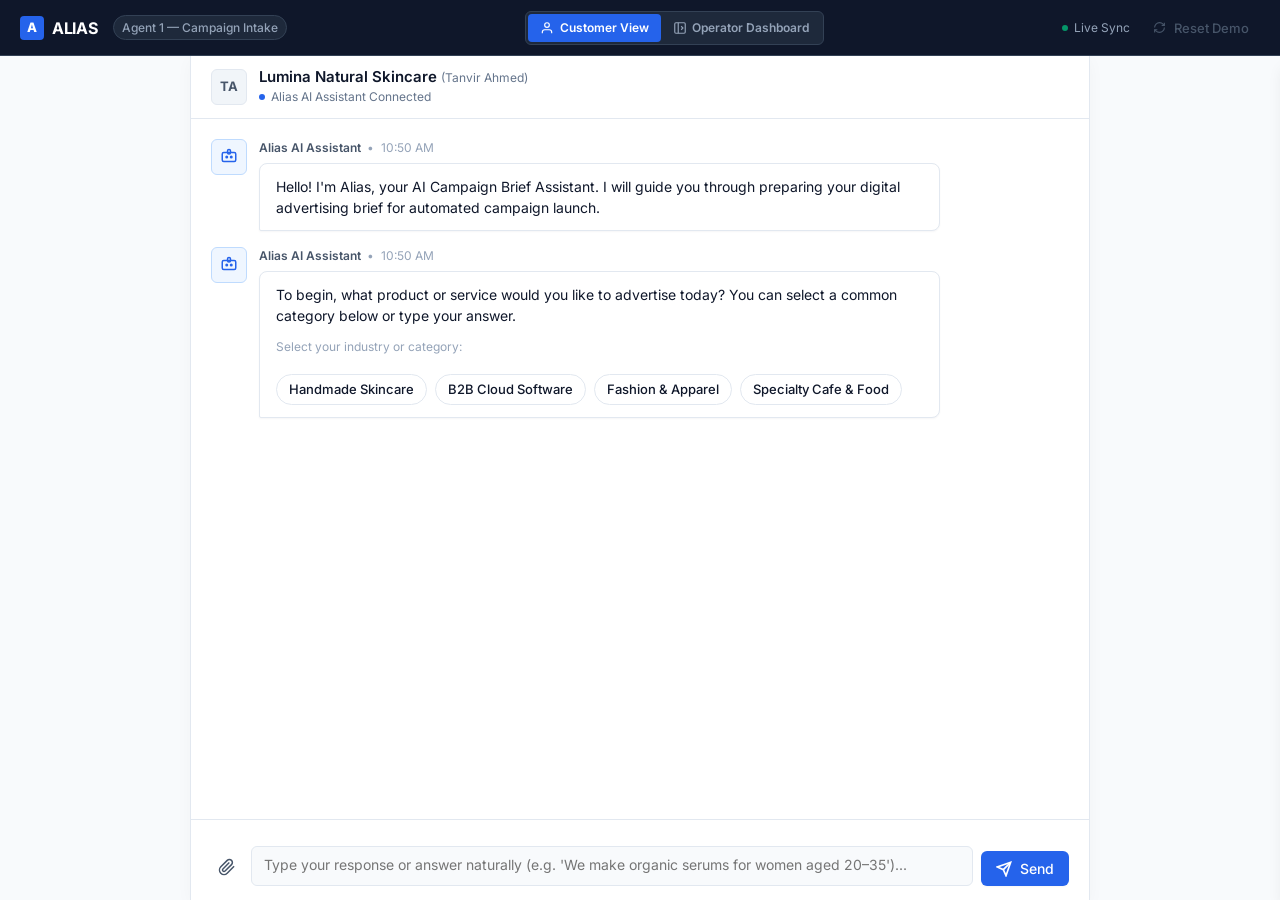
==== commit 41112dd5: "Add some features" ====
--- a/index.html
+++ b/index.html
@@ -4,11 +4,11 @@
   <meta charset="UTF-8">
   <meta name="viewport" content="width=device-width, initial-scale=1.0">
   <title>Alias — AI Campaign Brief Assistant</title>
-  <link rel="stylesheet" href="css/style.css?v=7">
-  <link rel="stylesheet" href="css/layout.css?v=7">
-  <link rel="stylesheet" href="css/components.css?v=7">
-  <link rel="stylesheet" href="css/chat.css?v=7">
-  <link rel="stylesheet" href="css/dashboard.css?v=7">
+  <link rel="stylesheet" href="css/style.css?v=27">
+  <link rel="stylesheet" href="css/layout.css?v=27">
+  <link rel="stylesheet" href="css/components.css?v=27">
+  <link rel="stylesheet" href="css/chat.css?v=27">
+  <link rel="stylesheet" href="css/dashboard.css?v=27">
 </head>
 <body>
   <div class="app-wrapper">
@@ -46,41 +46,9 @@
       </div>
     </header>
 
-    <!-- Customer Experience Center Frame (2-Column with Customer Conversations Sidebar) -->
+    <!-- Customer Experience Center Frame (Single-Column Conversational Intake) -->
     <main class="customer-layout">
-      <!-- Left Column: Customer Conversations Sidebar (matches Operator Console) -->
-      <section class="conversations-sidebar customer-sidebar" aria-label="Customer conversations">
-        <div class="sidebar-header">
-          <div class="sidebar-title-row">
-            <span class="sidebar-title">
-              <svg width="18" height="18" viewBox="0 0 24 24" fill="none" stroke="currentColor" stroke-width="2"><path d="M21 15a2 2 0 0 1-2 2H7l-4 4V5a2 2 0 0 1 2-2h14a2 2 0 0 1 2 2z"/></svg>
-              Conversations
-            </span>
-            <span class="badge badge-neutral" style="font-size:11px;">4 Active</span>
-          </div>
-
-          <!-- Search Input -->
-          <div class="search-wrapper">
-            <svg class="search-icon" width="14" height="14" viewBox="0 0 24 24" fill="none" stroke="currentColor" stroke-width="2"><circle cx="11" cy="11" r="8"/><path d="m21 21-4.3-4.3"/></svg>
-            <input type="text" class="search-input" id="customer-search" placeholder="Search customer or business..." aria-label="Search conversations">
-          </div>
-
-          <!-- Filter Chips -->
-          <div class="filter-chips">
-            <button class="filter-chip customer-filter-chip active" data-filter="all">All</button>
-            <button class="filter-chip customer-filter-chip" data-filter="ai_active">AI Active</button>
-            <button class="filter-chip customer-filter-chip" data-filter="human_active">Human Active</button>
-            <button class="filter-chip customer-filter-chip" data-filter="copilot">AI Copilot</button>
-          </div>
-        </div>
-
-        <!-- Conversation Cards (All 4 customers from Operator Console) -->
-        <div class="conversations-list" id="customer-list-container" role="list">
-          <!-- Rendered dynamically -->
-        </div>
-      </section>
-
-      <!-- Right Column: Active Customer Conversation Frame -->
+      <!-- Active Customer Conversation Frame -->
       <div class="customer-card-frame">
         <!-- Chat Header -->
         <div class="chat-header">
@@ -89,7 +57,9 @@
               TA
             </div>
             <div>
-              <div class="chat-header-title" id="chat-header-business">Lumina Skincare Campaign Intake</div>
+              <div style="display:flex; align-items:center; gap:0.5rem; flex-wrap:wrap;">
+                <span class="chat-header-title" id="chat-header-business">Lumina Skincare Campaign Intake</span>
+              </div>
               <div class="chat-header-status" id="header-status">
                 <span class="badge-dot ai"></span>
                 <span>Alias AI Assistant Connected</span>
@@ -97,17 +67,6 @@
             </div>
           </div>
           <div style="display:flex; align-items:center; gap:0.625rem;">
-            <!-- Progressive Intake Stepper (shown during intake) -->
-            <div class="customer-intake-progress" id="customer-intake-stepper" title="Click to review answers collected so far">
-              <div class="stepper-meta">
-                <span class="stepper-label" id="customer-step-label">Step 1 of 6</span>
-                <span class="stepper-topic" id="customer-step-topic">• Business Info</span>
-              </div>
-              <div class="stepper-track">
-                <div class="stepper-bar" id="customer-step-bar" style="width: 15%;"></div>
-              </div>
-            </div>
-
             <!-- Review Final Brief button: Activates ONLY once intake is finished! -->
             <button class="btn btn-primary btn-sm" id="btn-review-final-brief" style="display:none;" title="Review and confirm your completed campaign brief">
               <svg width="14" height="14" viewBox="0 0 24 24" fill="none" stroke="currentColor" stroke-width="2"><path d="M14 2H6a2 2 0 0 0-2 2v16a2 2 0 0 0 2 2h12a2 2 0 0 0 2-2V8z"/><polyline points="14 2 14 8 20 8"/><polyline points="20 6 9 17 4 12"/></svg>
@@ -121,13 +80,13 @@
           <!-- Messages will be rendered here dynamically -->
         </div>
 
-        <!-- Typing Indicator -->
-        <div id="typing-indicator" style="display:none; padding: 0 1.25rem 0.75rem 1.25rem;">
-          <div class="typing-indicator">
+        <!-- Typing Indicator (Messenger 3-Dot Animated Bubble) -->
+        <div id="typing-indicator" class="typing-indicator-row" style="display:none;" aria-label="Typing">
+          <div class="avatar avatar-human" id="customer-typing-avatar" style="width:28px; height:28px; font-size:11px; margin-right:8px; flex-shrink:0;">SK</div>
+          <div class="typing-bubble">
             <span class="typing-dot"></span>
             <span class="typing-dot"></span>
             <span class="typing-dot"></span>
-            <span style="font-size:12px; color:#64748b; margin-left:4px;">Alias AI is formulating response...</span>
           </div>
         </div>
 
@@ -153,10 +112,6 @@
               <svg width="16" height="16" viewBox="0 0 24 24" fill="none" stroke="currentColor" stroke-width="2.5"><line x1="22" y1="2" x2="11" y2="13"/><polygon points="22 2 15 22 11 13 2 9 22 2"/></svg>
               <span>Send</span>
             </button>
-          </div>
-          <div class="composer-footer">
-            <span id="header-subtitle">Automated intake workflow active</span>
-            <span>Enter to send • Shift+Enter for newline</span>
           </div>
         </div>
       </div>
@@ -192,13 +147,13 @@
   </div>
 
   <!-- JavaScript Modules -->
-  <script src="js/state.js?v=7"></script>
-  <script src="js/campaign.js?v=7"></script>
-  <script src="js/mockAI.js?v=7"></script>
-  <script src="js/handoff.js?v=7"></script>
-  <script src="js/aiControl.js?v=7"></script>
-  <script src="js/chat.js?v=7"></script>
-  <script src="js/app.js?v=7"></script>
+  <script src="js/state.js?v=27"></script>
+  <script src="js/campaign.js?v=27"></script>
+  <script src="js/mockAI.js?v=27"></script>
+  <script src="js/handoff.js?v=27"></script>
+  <script src="js/aiControl.js?v=27"></script>
+  <script src="js/chat.js?v=27"></script>
+  <script src="js/app.js?v=27"></script>
 </body>
 </html>
 
--- a/css/layout.css
+++ b/css/layout.css
@@ -4,7 +4,8 @@
   display: flex;
   flex-direction: column;
   height: 100vh;
-  width: 100vw;
+  width: 100%;
+  max-width: 100%;
   overflow: hidden;
   background-color: var(--color-bg);
 }
@@ -123,36 +124,49 @@
   background-color: var(--color-success);
 }
 
-/* Customer Experience Layout (matches Operator Dashboard full-height workspace) */
+/* Customer Experience Layout (Focused Single-Column Conversational Portal) */
 .customer-layout {
   display: flex;
+  justify-content: center;
   height: calc(100vh - 56px);
   overflow: hidden;
   background-color: var(--color-bg);
-  width: 100vw;
-}
-
-/* Customer Profiles Sidebar */
-.customer-sidebar {
-  width: 310px;
-  min-width: 280px;
-  background: var(--color-surface);
-  border-right: 1px solid var(--color-border);
+  width: 100%;
+  max-width: 100%;
+}
+
+.customer-card-frame {
+  flex: 1;
+  max-width: 900px;
+  width: 100%;
+  margin: 0 auto;
+  background: white;
   display: flex;
   flex-direction: column;
   height: 100%;
   overflow: hidden;
-  flex-shrink: 0;
-}
-
-.customer-card-frame {
-  flex: 1;
-  min-width: 0;
+  border-left: 1px solid var(--color-border);
+  border-right: 1px solid var(--color-border);
+  box-shadow: 0 4px 16px rgba(0, 0, 0, 0.03);
+}
+
+.customer-profile-select {
+  font-size: 11px;
+  padding: 0.2rem 0.5rem;
+  border: 1px solid var(--color-border);
+  border-radius: var(--radius-sm);
+  background: #f8fafc;
+  color: #334155;
+  font-weight: 500;
+  cursor: pointer;
+  outline: none;
+  transition: all 0.15s ease;
+}
+
+.customer-profile-select:hover,
+.customer-profile-select:focus {
+  border-color: #94a3b8;
   background: white;
-  display: flex;
-  flex-direction: column;
-  height: 100%;
-  overflow: hidden;
 }
 
 /* Customer Intake Progress Stepper */
@@ -254,52 +268,328 @@
   background: var(--color-bg);
 }
 
-/* Responsive Rules */
-@media (max-width: 1024px) {
+/* Responsive Backdrop Overlay */
+.sidebar-backdrop {
+  display: none;
+  position: fixed;
+  top: 56px;
+  left: 0;
+  right: 0;
+  bottom: 0;
+  background: rgba(15, 23, 42, 0.45);
+  backdrop-filter: blur(2px);
+  -webkit-backdrop-filter: blur(2px);
+  z-index: 85;
+  opacity: 0;
+  pointer-events: none;
+  transition: opacity var(--transition-fast);
+}
+
+.sidebar-backdrop.active {
+  display: block;
+  opacity: 1;
+  pointer-events: auto;
+}
+
+/* ==========================================================================
+   Comprehensive Responsive System (Full Screen, Half Screen, Mobile)
+   ========================================================================== */
+
+/* 1. Large Displays & Desktop Full-Screen (>= 1100px) */
+@media (min-width: 1100px) {
   .dashboard-container {
-    grid-template-columns: 260px 1fr 320px;
-  }
-}
-
-@media (max-width: 860px) {
+    display: flex;
+    flex-direction: row;
+    width: 100%;
+    max-width: 100%;
+    height: calc(100vh - 56px);
+  }
+
+  .conversations-sidebar {
+    width: 270px;
+    min-width: 270px;
+    display: flex !important;
+    position: static !important;
+    transform: none !important;
+    box-shadow: none !important;
+  }
+
+  .workspace-panel {
+    flex: 1 1 0% !important;
+    min-width: 0 !important;
+    width: 100% !important;
+  }
+
+  .details-sidebar {
+    width: 350px;
+    min-width: 350px;
+    display: flex !important;
+    position: static !important;
+    transform: none !important;
+    box-shadow: none !important;
+  }
+
+  .sidebar-toggle-btn,
+  .details-toggle-btn,
+  .drawer-back-btn,
+  .sidebar-backdrop {
+    display: none !important;
+  }
+}
+
+/* 2. Half-Screen Snapped Window & Mid-Range Displays (900px - 1099px) */
+@media (min-width: 900px) and (max-width: 1099px) {
   .dashboard-container {
-    grid-template-columns: 1fr;
+    display: flex;
+    flex-direction: row;
+    width: 100%;
+    max-width: 100%;
+    height: calc(100vh - 56px);
+  }
+
+  .conversations-sidebar {
+    width: 240px;
+    min-width: 240px;
+    display: flex !important;
+    position: static !important;
+    transform: none !important;
+    box-shadow: none !important;
+  }
+
+  .workspace-panel {
+    flex: 1 1 0% !important;
+    min-width: 0 !important;
+    width: 100% !important;
+  }
+
+  .details-sidebar {
+    width: 320px;
+    min-width: 320px;
+    display: flex !important;
+    position: static !important;
+    transform: none !important;
+    box-shadow: none !important;
+  }
+
+  .sidebar-toggle-btn,
+  .details-toggle-btn,
+  .drawer-back-btn,
+  .sidebar-backdrop {
+    display: none !important;
+  }
+
+  .module-badge {
+    display: none !important;
+  }
+}
+
+/* 3. Narrow Half-Screen & Tablets (640px - 899px) */
+@media (min-width: 640px) and (max-width: 899px) {
+  .dashboard-container {
+    display: flex;
+    flex-direction: column;
+    width: 100%;
+    max-width: 100%;
+    height: calc(100vh - 56px);
     position: relative;
   }
 
-  .conversations-sidebar,
-  .details-sidebar {
-    display: none;
-    position: absolute;
-    top: 0;
+  .workspace-panel {
+    flex: 1 1 0% !important;
+    min-width: 0 !important;
+    width: 100% !important;
+    height: 100% !important;
+  }
+
+  .conversations-sidebar {
+    position: fixed;
+    top: 56px;
+    left: 0;
     bottom: 0;
     width: 300px;
-    z-index: 40;
-    box-shadow: var(--shadow-lg);
+    z-index: 100;
+    box-shadow: 6px 0 24px rgba(15, 23, 42, 0.2);
+    border-right: 1px solid var(--color-border);
+    transform: translateX(-100%);
+    transition: transform var(--transition-smooth);
+    background: white;
   }
 
   .conversations-sidebar.mobile-open {
+    transform: translateX(0);
+  }
+
+  .details-sidebar {
+    position: fixed;
+    top: 56px;
+    right: 0;
+    bottom: 0;
+    width: 360px;
+    z-index: 100;
+    box-shadow: -6px 0 24px rgba(15, 23, 42, 0.2);
+    border-left: 1px solid var(--color-border);
+    transform: translateX(100%);
+    transition: transform var(--transition-smooth);
+    background: white;
+  }
+
+  .details-sidebar.mobile-open {
+    transform: translateX(0);
+  }
+
+  .sidebar-toggle-btn {
+    display: inline-flex !important;
+  }
+
+  .details-toggle-btn {
+    display: inline-flex !important;
+  }
+
+  .drawer-back-btn {
+    display: inline-flex !important;
+  }
+
+  .sidebar-backdrop {
+    top: 56px;
+    z-index: 92;
+  }
+
+  .module-badge {
+    display: none !important;
+  }
+}
+
+/* 4. Mobile Responsive (< 640px) */
+@media (max-width: 639px) {
+  .app-nav {
+    height: 50px;
+    padding: 0 0.625rem;
+    gap: 0.5rem;
+  }
+
+  .brand-logo {
+    font-size: 15px;
+  }
+
+  .brand-icon {
+    width: 22px;
+    height: 22px;
+    font-size: 11px;
+  }
+
+  .module-badge {
+    display: none !important;
+  }
+
+  .nav-view-switcher {
+    padding: 2px;
+  }
+
+  .nav-switch-btn {
+    padding: 0.25rem 0.5rem;
+    font-size: 11px;
+    gap: 0.25rem;
+  }
+
+  .nav-switch-btn svg {
+    width: 12px;
+    height: 12px;
+  }
+
+  .operator-name-label {
+    display: none !important;
+  }
+
+  .sync-status-indicator span:last-child {
+    display: none !important;
+  }
+
+  .dashboard-container {
     display: flex;
+    flex-direction: column;
+    width: 100%;
+    max-width: 100%;
+    height: calc(100vh - 50px);
+    position: relative;
+  }
+
+  .workspace-panel {
+    flex: 1 1 0% !important;
+    min-width: 0 !important;
+    width: 100% !important;
+    height: 100% !important;
+  }
+
+  .conversations-sidebar {
+    position: fixed;
+    top: 50px;
     left: 0;
+    bottom: 0;
+    width: min(340px, 86vw);
+    z-index: 100;
+    box-shadow: 6px 0 24px rgba(15, 23, 42, 0.2);
+    border-right: 1px solid var(--color-border);
+    transform: translateX(-100%);
+    transition: transform var(--transition-smooth);
+    background: white;
+  }
+
+  .conversations-sidebar.mobile-open {
+    transform: translateX(0);
+  }
+
+  .details-sidebar {
+    position: fixed;
+    top: 50px;
+    right: 0;
+    bottom: 0;
+    width: min(380px, 92vw);
+    z-index: 100;
+    box-shadow: -6px 0 24px rgba(15, 23, 42, 0.2);
+    border-left: 1px solid var(--color-border);
+    transform: translateX(100%);
+    transition: transform var(--transition-smooth);
+    background: white;
   }
 
   .details-sidebar.mobile-open {
-    display: flex;
-    right: 0;
-  }
-
+    transform: translateX(0);
+  }
+
+  .sidebar-backdrop {
+    top: 50px;
+    z-index: 92;
+  }
+
+  .sidebar-toggle-btn {
+    display: inline-flex !important;
+  }
+
+  .details-toggle-btn {
+    display: inline-flex !important;
+  }
+
+  .drawer-back-btn {
+    display: inline-flex !important;
+  }
+
+  /* Customer View on Mobile */
   .customer-layout {
+    height: calc(100vh - 50px);
     padding: 0;
   }
 
   .customer-card-frame {
     max-width: 100%;
-    border-radius: 0;
-    border: none;
+    border-left: none;
+    border-right: none;
+    box-shadow: none;
   }
 
   .brief-drawer {
-    width: 100%;
-  }
-}
-
+    width: 100% !important;
+    top: 50px !important;
+    height: calc(100vh - 50px) !important;
+  }
+}
+
--- a/css/chat.css
+++ b/css/chat.css
@@ -374,32 +374,71 @@
   padding-top: 0.75rem;
 }
 
-/* Typing Indicator */
-.typing-indicator {
+/* Typing Indicator (Messenger 3-Dot Animated Bubble) */
+.typing-indicator-row {
+  display: flex;
+  align-items: center;
+  padding: 0.35rem 1.25rem 0.65rem 1.25rem;
+  animation: typingAppear 180ms ease-out;
+  flex-shrink: 0;
+  z-index: 5;
+}
+
+@keyframes typingAppear {
+  from { opacity: 0; transform: translateY(4px); }
+  to { opacity: 1; transform: translateY(0); }
+}
+
+.typing-bubble {
   display: inline-flex;
   align-items: center;
-  gap: 4px;
-  padding: 0.625rem 0.875rem;
-  background-color: var(--color-surface);
-  border: 1px solid var(--color-border);
-  border-radius: var(--radius-lg);
+  justify-content: center;
+  gap: 5px;
+  padding: 0.6rem 0.95rem;
+  background-color: #f1f5f9;
+  border: 1px solid #cbd5e1;
+  border-radius: 18px;
+  border-bottom-left-radius: 4px;
   width: fit-content;
+  box-shadow: 0 1px 3px rgba(0, 0, 0, 0.08);
 }
 
 .typing-dot {
-  width: 5px;
-  height: 5px;
-  background-color: var(--color-text-subtle);
+  width: 7px;
+  height: 7px;
+  background-color: #475569;
   border-radius: 50%;
+  display: inline-block;
   animation: typingBounce 1.2s infinite ease-in-out;
 }
 
-.typing-dot:nth-child(2) { animation-delay: 0.2s; }
-.typing-dot:nth-child(3) { animation-delay: 0.4s; }
+.typing-dot:nth-child(2) { animation-delay: 0.18s; }
+.typing-dot:nth-child(3) { animation-delay: 0.36s; }
 
 @keyframes typingBounce {
-  0%, 80%, 100% { transform: translateY(0); opacity: 0.4; }
-  40% { transform: translateY(-4px); opacity: 1; }
+  0%, 60%, 100% {
+    transform: translateY(0);
+    opacity: 0.35;
+  }
+  30% {
+    transform: translateY(-5px);
+    opacity: 1;
+  }
+}
+
+/* Mini dots in sidebar conversation card */
+.typing-dots-mini {
+  display: inline-flex;
+  align-items: center;
+  gap: 3px;
+  padding: 2px 0;
+  vertical-align: middle;
+}
+
+.typing-dots-mini .typing-dot {
+  width: 4px;
+  height: 4px;
+  background-color: var(--color-primary);
 }
 
 /* Chat Input Bar */
@@ -419,7 +458,9 @@
 }
 
 .composer-input {
-  flex: 1;
+  flex: 1 1 0%;
+  min-width: 0;
+  width: 100%;
   min-height: 40px;
   max-height: 120px;
   padding: 0.5rem 0.75rem;
@@ -516,3 +557,62 @@
   color: var(--color-text-main);
 }
 
+/* ==========================================================================
+   Chat Responsive Styles (Half-Screen & Mobile)
+   ========================================================================== */
+
+@media (max-width: 767px) {
+  .chat-messages {
+    padding: 0.75rem 0.625rem;
+    gap: 0.75rem;
+  }
+
+  .message-row {
+    max-width: 92%;
+    gap: 0.5rem;
+  }
+
+  .avatar {
+    width: 32px;
+    height: 32px;
+    font-size: 11px;
+  }
+
+  .bubble {
+    padding: 0.625rem 0.75rem;
+    font-size: 13px;
+  }
+
+  .card-grid {
+    grid-template-columns: 1fr 1fr;
+    gap: 0.45rem;
+  }
+
+  .selection-card {
+    padding: 0.625rem;
+  }
+
+  .selection-card-title {
+    font-size: 12px;
+  }
+
+  .selection-card-desc {
+    font-size: 11px;
+  }
+
+  .composer-controls {
+    gap: 0.4rem;
+  }
+
+  .composer-input {
+    font-size: 14px; /* Prevents auto-zoom on iOS */
+    padding: 0.45rem 0.625rem;
+  }
+}
+
+@media (max-width: 420px) {
+  .card-grid {
+    grid-template-columns: 1fr;
+  }
+}
+
--- a/css/dashboard.css
+++ b/css/dashboard.css
@@ -1,21 +1,27 @@
 /* ALIAS Operator Dashboard Layout & Styles */
 
 .dashboard-container {
-  display: grid;
-  grid-template-columns: 310px 1fr 380px;
-  height: calc(100vh - 56px); /* subtract top nav height */
+  display: flex;
+  width: 100%;
+  max-width: 100%;
+  height: calc(100vh - 56px);
   overflow: hidden;
   background-color: var(--color-bg);
+  position: relative;
 }
 
 /* Left Panel: Conversation List */
 .conversations-sidebar {
+  width: 260px;
+  min-width: 260px;
   border-right: 1px solid var(--color-border);
   background: var(--color-surface);
   display: flex;
   flex-direction: column;
   height: 100%;
   overflow: hidden;
+  flex-shrink: 0;
+  transition: transform var(--transition-smooth);
 }
 
 .sidebar-header {
@@ -30,6 +36,15 @@
   display: flex;
   align-items: center;
   justify-content: space-between;
+  gap: 0.5rem;
+  width: 100%;
+}
+
+.sidebar-title-group {
+  display: flex;
+  align-items: center;
+  gap: 0.5rem;
+  min-width: 0;
 }
 
 .sidebar-title {
@@ -39,6 +54,29 @@
   display: flex;
   align-items: center;
   gap: 0.5rem;
+  white-space: nowrap;
+}
+
+/* Drawer Back Button (Message Icon / Brief Icon that goes back to chat) */
+.drawer-back-btn {
+  display: inline-flex;
+  align-items: center;
+  justify-content: center;
+  width: 32px;
+  height: 32px;
+  border-radius: var(--radius-sm);
+  border: 1px solid var(--color-border);
+  background: white;
+  color: var(--color-primary);
+  cursor: pointer;
+  flex-shrink: 0;
+  transition: all var(--transition-fast);
+}
+
+.drawer-back-btn:hover {
+  background: var(--color-primary-light);
+  border-color: var(--color-primary);
+  color: var(--color-primary-dark);
 }
 
 .search-wrapper {
@@ -177,6 +215,9 @@
 
 /* Center Panel: Conversation Workspace */
 .workspace-panel {
+  flex: 1 1 0%;
+  min-width: 0;
+  width: 100%;
   display: flex;
   flex-direction: column;
   height: 100%;
@@ -186,18 +227,37 @@
 }
 
 .workspace-header {
-  padding: 0.75rem 1.25rem;
+  padding: 0.625rem 1rem;
   border-bottom: 1px solid var(--color-border);
   display: flex;
   align-items: center;
   justify-content: space-between;
   background: white;
+  flex-shrink: 0;
+  gap: 0.5rem;
+  min-width: 0;
+  flex-wrap: wrap;
+}
+
+.workspace-header-left {
+  display: flex;
+  align-items: center;
+  gap: 0.5rem;
+  min-width: 0;
+  flex: 1 1 auto;
 }
 
 .workspace-customer-meta {
   display: flex;
   align-items: center;
-  gap: 0.75rem;
+  gap: 0.5rem;
+  min-width: 0;
+  flex: 1 1 auto;
+}
+
+.customer-meta-text {
+  min-width: 0;
+  flex: 1 1 auto;
 }
 
 .workspace-customer-name {
@@ -205,17 +265,97 @@
   font-weight: 700;
   color: var(--color-text-main);
   line-height: 1.2;
+  white-space: nowrap;
+  overflow: hidden;
+  text-overflow: ellipsis;
+  max-width: 200px;
 }
 
 .workspace-customer-sub {
   font-size: var(--font-size-xs);
   color: var(--color-text-muted);
+  white-space: nowrap;
+  overflow: hidden;
+  text-overflow: ellipsis;
+  max-width: 200px;
 }
 
 .workspace-controls {
   display: flex;
   align-items: center;
-  gap: 0.625rem;
+  gap: 0.5rem;
+  flex-shrink: 0;
+}
+
+/* Sidebar Toggle Buttons for Half-Screen & Mobile */
+.sidebar-toggle-btn,
+.details-toggle-btn {
+  display: none;
+  align-items: center;
+  justify-content: center;
+  position: relative;
+  width: 36px;
+  height: 36px;
+  border-radius: var(--radius-sm);
+  border: 1px solid var(--color-border);
+  background: var(--color-surface);
+  color: var(--color-text-main);
+  cursor: pointer;
+  flex-shrink: 0;
+  transition: all var(--transition-fast);
+}
+
+.sidebar-toggle-btn:hover,
+.details-toggle-btn:hover {
+  background: var(--color-surface-hover);
+  border-color: #94a3b8;
+}
+
+.sidebar-toggle-badge {
+  position: absolute;
+  top: -4px;
+  right: -4px;
+  background: var(--color-primary);
+  color: white;
+  font-size: 10px;
+  font-weight: 700;
+  border-radius: var(--radius-full);
+  padding: 0 4px;
+  min-width: 16px;
+  height: 16px;
+  display: flex;
+  align-items: center;
+  justify-content: center;
+}
+
+.tabs-nav .drawer-back-btn {
+  width: 30px;
+  height: 30px;
+  margin-right: 0.25rem;
+}
+
+/* Master AI Toggle Switch */
+.ai-master-toggle-wrapper {
+  display: flex;
+  align-items: center;
+  gap: 0.45rem;
+  padding: 0.2rem 0.5rem;
+  background: var(--color-bg);
+  border: 1px solid var(--color-border);
+  border-radius: var(--radius-md);
+}
+
+.ai-master-label {
+  font-size: var(--font-size-xs);
+  font-weight: 600;
+  color: #15803d;
+  transition: color var(--transition-fast);
+  user-select: none;
+}
+
+.ai-master-label.disabled {
+  color: #64748b;
+  font-weight: 500;
 }
 
 /* Mode Switcher Group */
@@ -228,24 +368,184 @@
 }
 
 .mode-segment-btn {
-  padding: 0.25rem 0.625rem;
+  padding: 0.3rem 0.65rem;
   font-size: var(--font-size-xs);
   font-weight: 500;
   border-radius: var(--radius-sm);
   color: var(--color-text-muted);
   cursor: pointer;
   transition: all var(--transition-fast);
+  display: inline-flex;
+  align-items: center;
+  gap: 0.35rem;
+  user-select: none;
+  border: 1px solid transparent;
 }
 
 .mode-segment-btn:hover {
   color: var(--color-text-main);
+  background: rgba(255, 255, 255, 0.6);
 }
 
 .mode-segment-btn.active {
   background: white;
   color: var(--color-text-main);
   font-weight: 600;
-  box-shadow: var(--shadow-xs);
+  box-shadow: 0 1px 3px rgba(0, 0, 0, 0.08);
+  border-color: #cbd5e1;
+}
+
+.mode-segment-btn.disabled {
+  opacity: 0.35 !important;
+  cursor: not-allowed !important;
+  pointer-events: none !important;
+  filter: grayscale(1) !important;
+  background: transparent !important;
+  box-shadow: none !important;
+  border-color: transparent !important;
+}
+
+/* Docked Composer AI Draft Toolbar */
+.composer-draft-toolbar {
+  display: flex;
+  align-items: center;
+  justify-content: space-between;
+  padding: 0.45rem 0.75rem;
+  background: #f0fdf4;
+  border: 1px solid #bbf7d0;
+  border-bottom: none;
+  border-top-left-radius: var(--radius-md);
+  border-top-right-radius: var(--radius-md);
+  margin-bottom: -1px;
+}
+
+.composer-draft-toolbar.away-mode {
+  background: #fff7ed;
+  border-color: #fed7aa;
+}
+
+.composer-draft-meta {
+  display: flex;
+  align-items: center;
+  gap: 0.5rem;
+  font-size: var(--font-size-xs);
+}
+
+.draft-toolbar-badge {
+  font-weight: 700;
+  color: #166534;
+  display: inline-flex;
+  align-items: center;
+  gap: 0.25rem;
+}
+
+.composer-draft-toolbar.away-mode .draft-toolbar-badge {
+  color: #c2410c;
+}
+
+.draft-toolbar-status {
+  color: #15803d;
+  font-weight: 600;
+  background: #dcfce7;
+  padding: 0.15rem 0.45rem;
+  border-radius: var(--radius-full);
+  font-size: 11px;
+}
+
+.composer-draft-toolbar.away-mode .draft-toolbar-status {
+  color: #c2410c;
+  background: #ffedd5;
+}
+
+.composer-draft-actions {
+  display: flex;
+  align-items: center;
+  gap: 0.35rem;
+}
+
+/* Highlight composer input when draft is loaded */
+.composer-input.has-ai-draft {
+  border-top-left-radius: 0 !important;
+  border-top-right-radius: 0 !important;
+  border-color: #86efac !important;
+  background-color: #fafdfb;
+}
+
+.composer-input.has-ai-draft.away-mode {
+  border-color: #fdba74 !important;
+  background-color: #fffaf5;
+}
+
+/* Campaign Brief 3-Way Filter Tabs */
+.brief-filter-tabs {
+  display: flex;
+  gap: 0.25rem;
+  background: #f1f5f9;
+  padding: 3px;
+  border-radius: var(--radius-md);
+  margin: 0.625rem 0 0.75rem 0;
+  border: 1px solid var(--color-border);
+}
+
+.brief-filter-btn {
+  flex: 1;
+  padding: 0.3rem 0.4rem;
+  font-size: 11px;
+  font-weight: 500;
+  color: var(--color-text-secondary);
+  border-radius: var(--radius-sm);
+  cursor: pointer;
+  text-align: center;
+  transition: all var(--transition-fast);
+  border: 1px solid transparent;
+}
+
+.brief-filter-btn:hover {
+  color: var(--color-text-main);
+  background: rgba(255, 255, 255, 0.6);
+}
+
+.brief-filter-btn.active {
+  background: white;
+  color: var(--color-primary-dark);
+  font-weight: 700;
+  box-shadow: 0 1px 2px rgba(0, 0, 0, 0.06);
+  border-color: #cbd5e1;
+}
+
+/* AI Missing-Field Generator Box inside incomplete section card */
+.incomplete-ai-prompt-box {
+  margin-top: 0.5rem;
+  padding: 0.5rem 0.625rem;
+  background: #fffbeb;
+  border: 1px solid #fde68a;
+  border-radius: var(--radius-sm);
+  display: flex;
+  flex-direction: column;
+  gap: 0.35rem;
+}
+
+.incomplete-ai-prompt-title {
+  display: flex;
+  align-items: center;
+  gap: 0.35rem;
+  font-size: 11px;
+  font-weight: 700;
+  color: #92400e;
+}
+
+.incomplete-ai-prompt-text {
+  font-size: var(--font-size-xs);
+  color: #78350f;
+  line-height: 1.4;
+  font-style: italic;
+}
+
+.incomplete-ai-actions {
+  display: flex;
+  justify-content: flex-end;
+  gap: 0.35rem;
+  margin-top: 0.2rem;
 }
 
 /* Takeover / Return Banner */
@@ -349,11 +649,16 @@
 
 /* Right Panel: Customer Information & AI Control Panel */
 .details-sidebar {
+  width: 340px;
+  min-width: 340px;
   background: var(--color-surface);
   display: flex;
   flex-direction: column;
   height: 100%;
   overflow: hidden;
+  flex-shrink: 0;
+  border-left: 1px solid var(--color-border);
+  transition: transform var(--transition-smooth);
 }
 
 .details-content {
@@ -614,3 +919,281 @@
   gap: 0.4rem;
 }
 
+/* AI Suggestions Panel Styles */
+.suggestions-container {
+  display: flex;
+  flex-direction: column;
+  gap: 0.875rem;
+  padding: 0.25rem 0 1.5rem 0;
+}
+
+.suggestion-context-card {
+  padding: 0.75rem 0.875rem;
+  background: #f8fafc;
+  border: 1px solid var(--color-border);
+  border-radius: var(--radius-md);
+  display: flex;
+  flex-direction: column;
+  gap: 0.25rem;
+}
+
+.suggestion-context-tag {
+  display: inline-flex;
+  align-items: center;
+  gap: 0.35rem;
+  font-size: 11px;
+  font-weight: 700;
+  color: var(--color-primary-dark);
+}
+
+.suggestion-context-topic {
+  font-size: var(--font-size-sm);
+  font-weight: 600;
+  color: var(--color-text-main);
+}
+
+.suggestion-context-summary {
+  font-size: var(--font-size-xs);
+  color: #64748b;
+  line-height: 1.4;
+}
+
+.suggestion-main-card {
+  padding: 0.875rem;
+  background: white;
+  border: 1px solid #bfdbfe;
+  border-left: 4px solid var(--color-primary);
+  border-radius: var(--radius-md);
+  box-shadow: 0 2px 8px rgba(37, 99, 235, 0.06);
+  display: flex;
+  flex-direction: column;
+  gap: 0.625rem;
+}
+
+.suggestion-card-header {
+  display: flex;
+  align-items: center;
+  justify-content: space-between;
+}
+
+.suggestion-card-badge {
+  display: inline-flex;
+  align-items: center;
+  gap: 0.35rem;
+  font-size: 11px;
+  font-weight: 700;
+  color: #1e40af;
+  background: #eff6ff;
+  padding: 0.15rem 0.5rem;
+  border-radius: var(--radius-full);
+}
+
+.suggestion-card-text {
+  font-size: var(--font-size-sm);
+  color: #1e293b;
+  line-height: 1.5;
+  background: #f8fafc;
+  padding: 0.625rem 0.75rem;
+  border-radius: var(--radius-sm);
+  border: 1px solid #e2e8f0;
+  font-style: italic;
+}
+
+.suggestion-card-reason {
+  font-size: 11px;
+  color: #475569;
+  line-height: 1.4;
+}
+
+.suggestion-card-actions {
+  display: flex;
+  justify-content: flex-end;
+  gap: 0.4rem;
+  margin-top: 0.25rem;
+}
+
+.suggestion-section-title {
+  font-size: 11px;
+  font-weight: 700;
+  text-transform: uppercase;
+  letter-spacing: 0.05em;
+  color: #64748b;
+  margin-top: 0.25rem;
+}
+
+.suggestion-prompts-list {
+  display: flex;
+  flex-direction: column;
+  gap: 0.4rem;
+}
+
+.suggestion-prompt-chip {
+  text-align: left;
+  display: flex;
+  align-items: center;
+  gap: 0.5rem;
+  padding: 0.5rem 0.625rem;
+  background: white;
+  border: 1px solid var(--color-border);
+  border-radius: var(--radius-sm);
+  font-size: var(--font-size-xs);
+  color: var(--color-text-main);
+  cursor: pointer;
+  transition: all 0.15s ease;
+  line-height: 1.35;
+}
+
+.suggestion-prompt-chip:hover {
+  background: #f8fafc;
+  border-color: var(--color-primary);
+  color: var(--color-primary);
+}
+
+.suggestion-missing-box {
+  display: flex;
+  align-items: flex-start;
+  gap: 0.5rem;
+  padding: 0.625rem 0.75rem;
+  background: #fffbeb;
+  border: 1px solid #fde68a;
+  border-radius: var(--radius-sm);
+  color: #92400e;
+}
+
+
+/* Dynamic AI Question Cards in Suggestions */
+.suggestion-header-banner {
+  padding: 0.625rem 0.75rem;
+  background: #f1f5f9;
+  border: 1px solid var(--color-border);
+  border-radius: var(--radius-md);
+  display: flex;
+  justify-content: space-between;
+  align-items: center;
+}
+
+.suggestion-header-stage {
+  font-size: 11px;
+  font-weight: 700;
+  color: var(--color-primary-dark);
+  display: inline-flex;
+  align-items: center;
+  gap: 0.35rem;
+}
+
+.suggestion-question-card {
+  padding: 0.75rem;
+  background: white;
+  border: 1px solid #e2e8f0;
+  border-left: 3px solid var(--color-primary);
+  border-radius: var(--radius-md);
+  box-shadow: 0 1px 3px rgba(0, 0, 0, 0.04);
+  display: flex;
+  flex-direction: column;
+  gap: 0.45rem;
+  transition: border-color var(--transition-fast), box-shadow var(--transition-fast);
+}
+
+.suggestion-question-card:hover {
+  border-color: #93c5fd;
+  box-shadow: 0 2px 6px rgba(37, 99, 235, 0.08);
+}
+
+.suggestion-question-header {
+  display: flex;
+  align-items: center;
+  justify-content: space-between;
+  gap: 0.5rem;
+}
+
+.suggestion-question-title {
+  font-size: 11px;
+  font-weight: 600;
+  color: var(--color-text-secondary);
+}
+
+.suggestion-question-text {
+  font-size: var(--font-size-xs);
+  color: #1e293b;
+  line-height: 1.45;
+  background: #f8fafc;
+  padding: 0.5rem 0.65rem;
+  border-radius: var(--radius-sm);
+  border: 1px solid #e2e8f0;
+}
+
+/* ==========================================================================
+   Dashboard Responsive Rules (Half-Screen & Mobile)
+   ========================================================================== */
+
+@media (max-width: 960px) {
+  .workspace-header {
+    padding: 0.625rem 0.875rem;
+  }
+  .workspace-controls {
+    gap: 0.4rem;
+  }
+}
+
+@media (max-width: 680px) {
+  .workspace-header {
+    flex-direction: column;
+    align-items: stretch;
+    padding: 0.5rem 0.75rem;
+    gap: 0.45rem;
+  }
+
+  .workspace-header-left {
+    justify-content: space-between;
+    width: 100%;
+  }
+
+  .workspace-controls {
+    display: flex;
+    align-items: center;
+    justify-content: space-between;
+    width: 100%;
+    gap: 0.4rem;
+  }
+
+  .mode-segmented-control {
+    flex: 1;
+    display: flex;
+  }
+
+  .mode-segment-btn {
+    flex: 1;
+    justify-content: center;
+    padding: 0.35rem 0.25rem;
+    font-size: 11px;
+  }
+
+  .ai-master-toggle-wrapper {
+    padding: 0.2rem 0.4rem;
+  }
+
+  .composer-draft-toolbar {
+    flex-direction: column;
+    align-items: stretch;
+    padding: 0.45rem 0.625rem;
+    gap: 0.4rem;
+  }
+
+  .composer-draft-meta {
+    justify-content: space-between;
+    width: 100%;
+  }
+
+  .composer-draft-actions {
+    display: flex;
+    width: 100%;
+    gap: 0.35rem;
+  }
+
+  .composer-draft-actions .btn {
+    flex: 1;
+    justify-content: center;
+    padding: 0.35rem 0.25rem;
+    font-size: 11px;
+  }
+}
